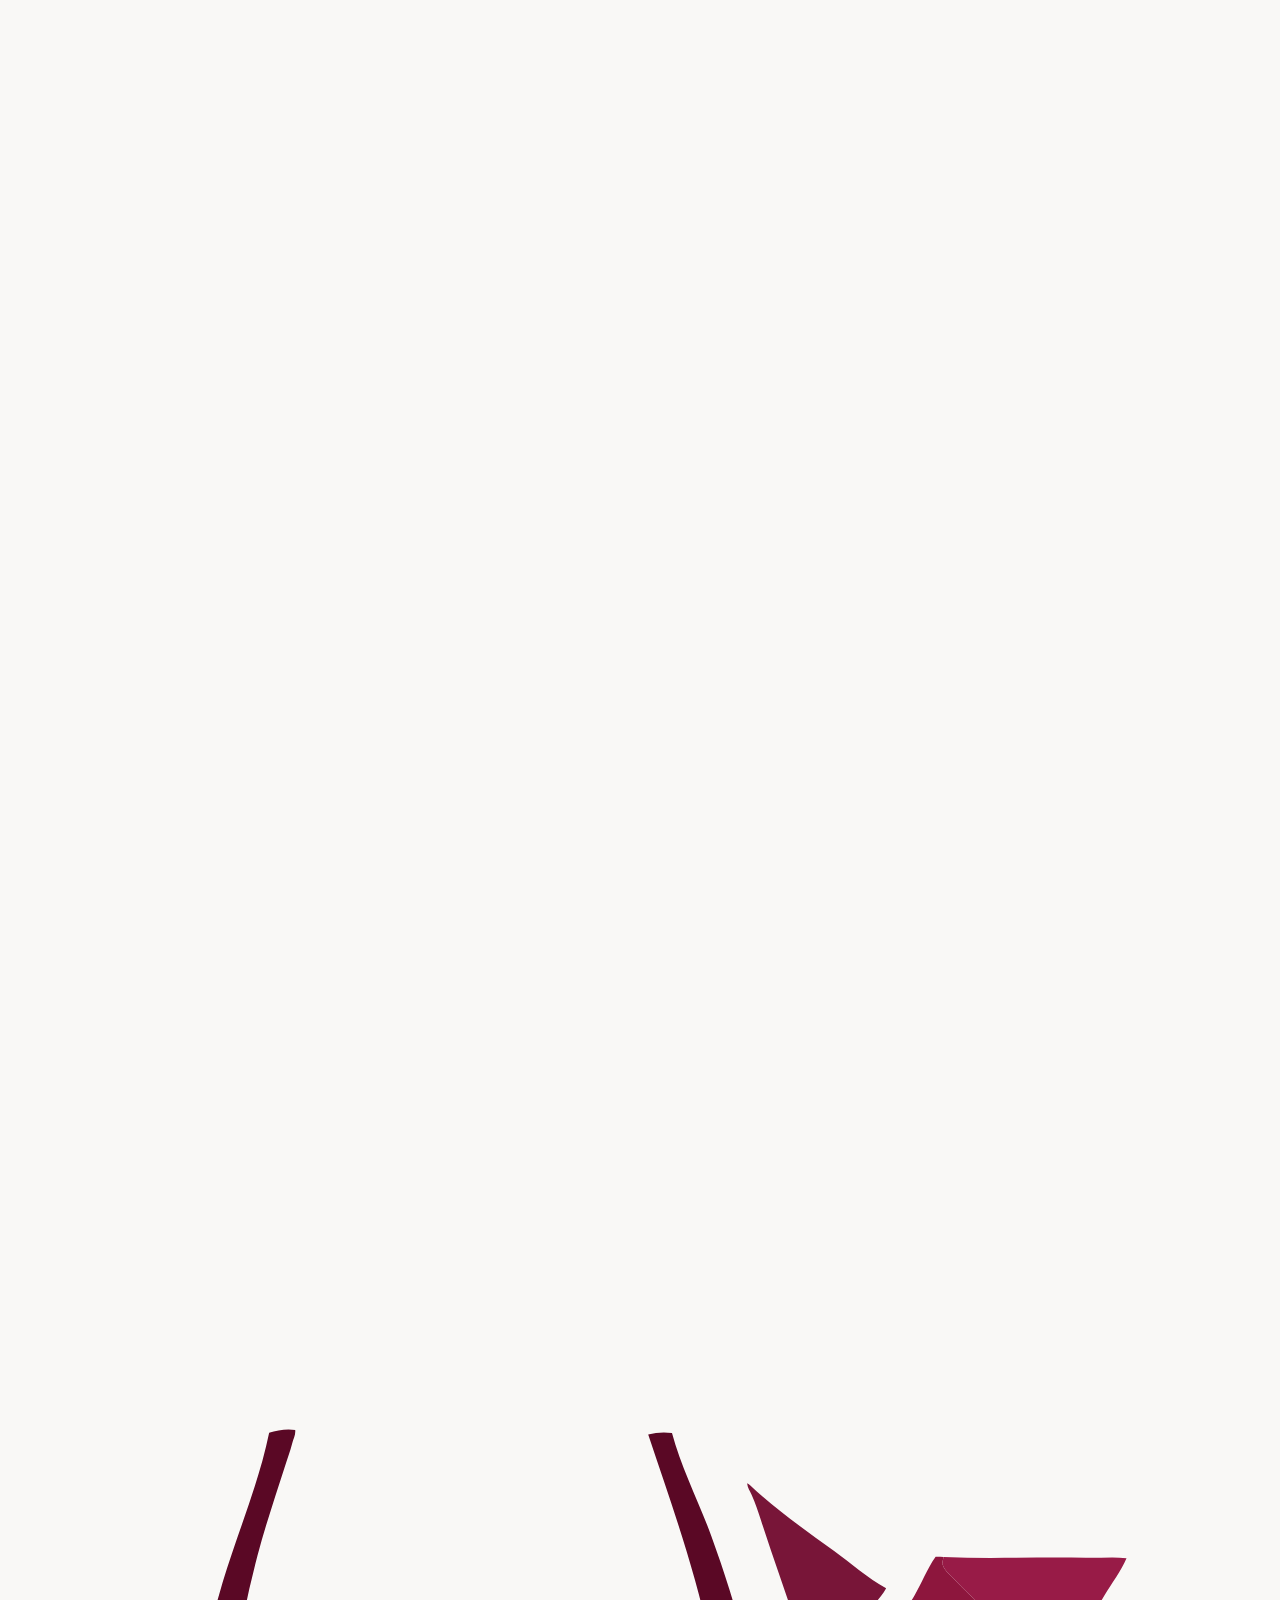
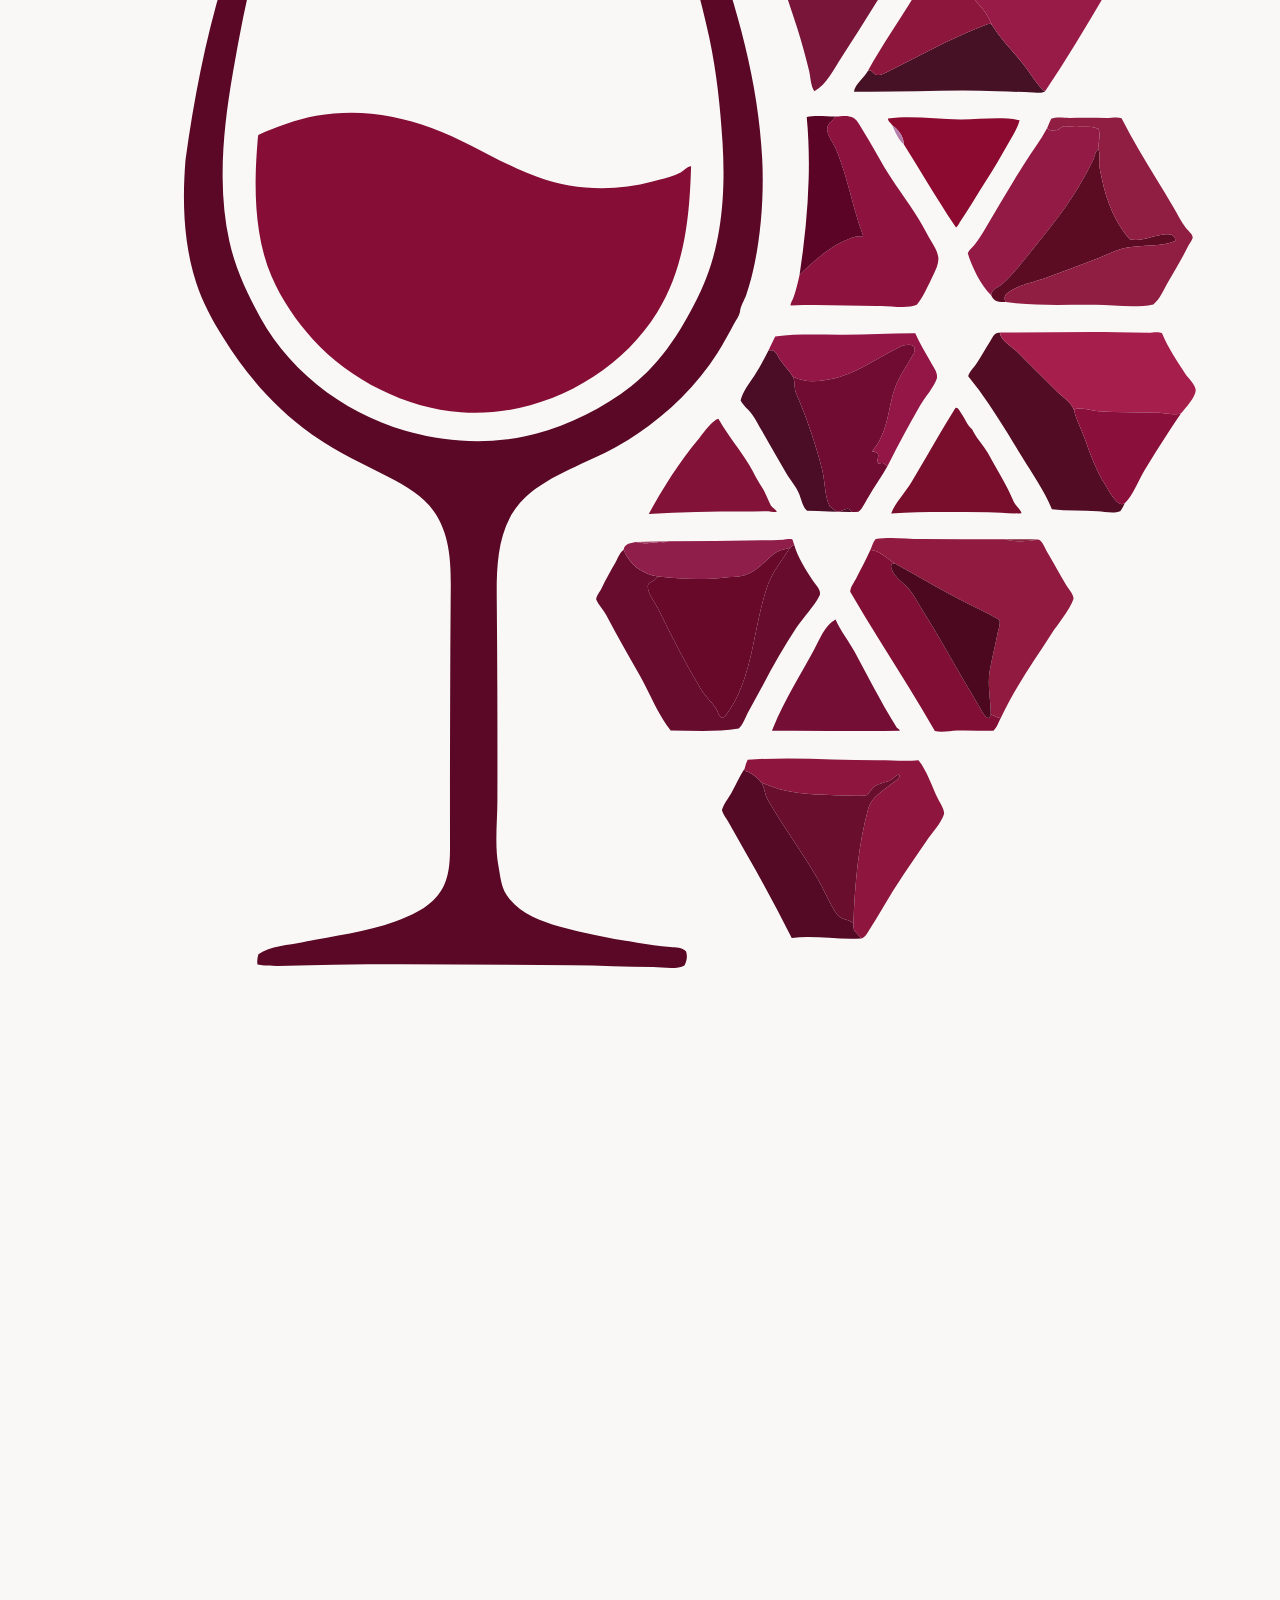
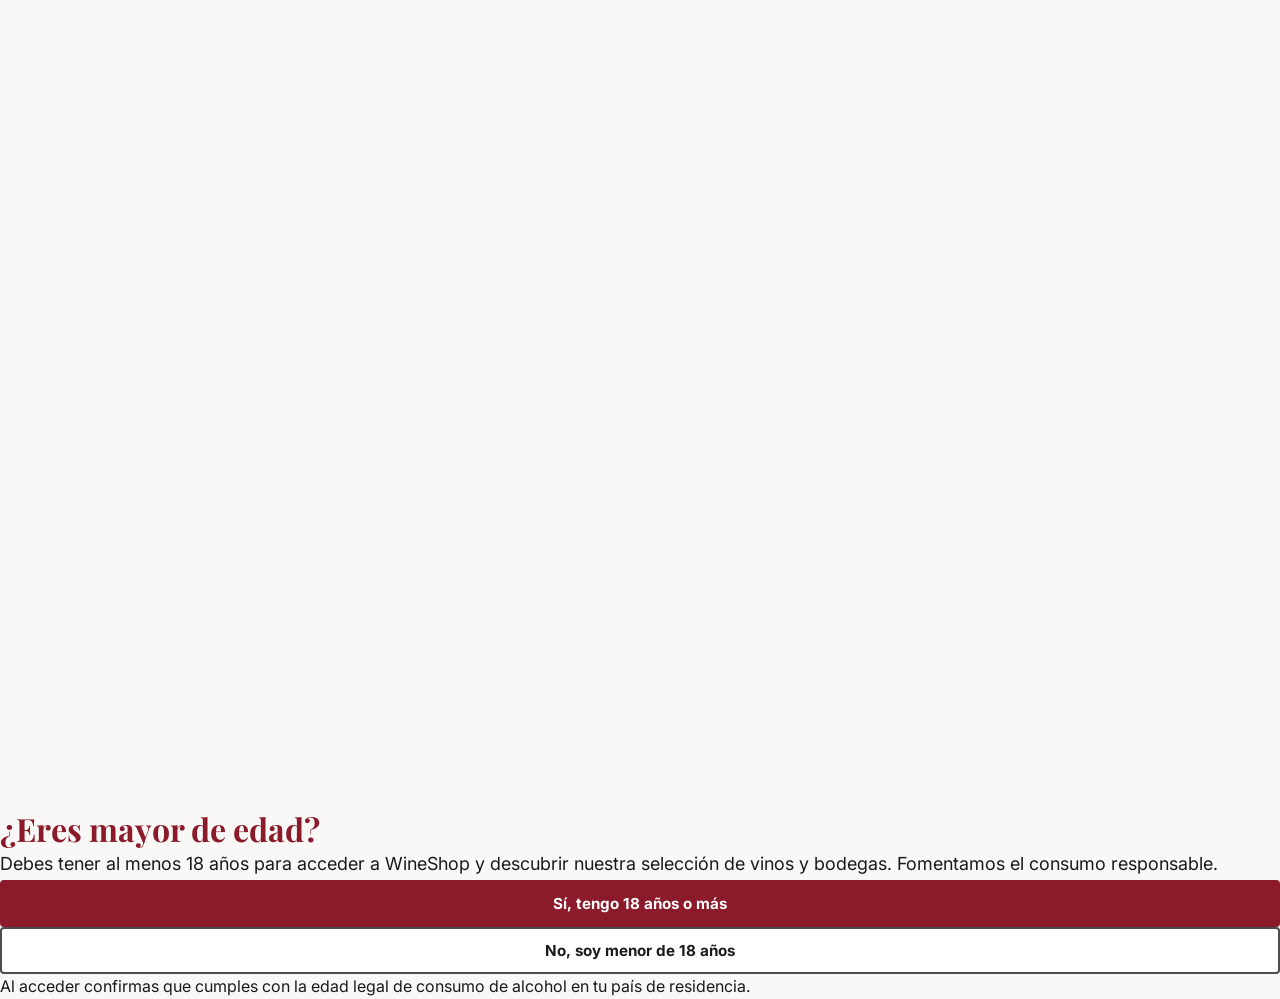
==== verificacion_edad.html @ 5d0150cb "feat: add main page, age verification, and product catalog functionality - Created index.html for th" ====
<!DOCTYPE html>
<html lang="es">
<head>
    <meta charset="UTF-8">
    <meta name="viewport" content="width=device-width, initial-scale=1.0">
    <title>Verificación de Edad - WineShop</title>

    <!-- Tipografías oficiales: Playfair Display e Inter -->
    <link rel="preconnect" href="https://fonts.googleapis.com">
    <link rel="preconnect" href="https://fonts.gstatic.com" crossorigin>
    <link href="https://fonts.googleapis.com/css2?family=Inter:wght@400;600;700&family=Playfair+Display:wght@400;700&display=swap" rel="stylesheet">

    <!-- Estilos generales -->
    <link rel="stylesheet" href="css/estilos_wineshop.css">
</head>
<body class="age-gate-body">

    <!-- Enlace de salto accesible WCAG -->
    <a href="#age-gate-container" class="sr-only focus-visible">Saltar a la verificación</a>

    <!-- Pantalla de confirmación de edad -->
    <main id="age-gate-container" class="age-gate-wrapper">
        <div class="age-gate-card">
            <img src="img/transparent-logo.svg" alt="Logotipo WineShop" class="age-gate-logo">
            
            <h1 class="age-gate-title">¿Eres mayor de edad?</h1>
            <p class="body-large age-gate-text">
                Debes tener al menos 18 años para acceder a WineShop y descubrir nuestra selección de vinos y bodegas. Fomentamos el consumo responsable.
            </p>

            <div class="age-gate-actions">
                <button type="button" id="btn-confirm-mayor" class="btn btn-primary btn-full">
                    Sí, tengo 18 años o más
                </button>
                <button type="button" id="btn-confirm-menor" class="btn btn-secondary btn-full">
                    No, soy menor de 18 años
                </button>
            </div>
            
            <p class="age-gate-notice">Al acceder confirmas que cumples con la edad legal de consumo de alcohol en tu país de residencia.</p>
        </div>
    </main>

    <script>
        document.addEventListener('DOMContentLoaded', () => {
            const btnMayor = document.getElementById('btn-confirm-mayor');
            const btnMenor = document.getElementById('btn-confirm-menor');

            // Si ya lo verificó antes en la misma sesión, pasa directo
            if (sessionStorage.getItem('wineshop_mayor_edad') === 'true') {
                window.location.replace('index.html');
            }

            btnMayor.addEventListener('click', () => {
                sessionStorage.setItem('wineshop_mayor_edad', 'true');
                window.location.replace('index.html');
            });

            btnMenor.addEventListener('click', () => {
                window.location.href = 'https://chromedino.com/';
            });
        });
    </script>
</body>
</html>
---- css/estilos_wineshop.css ----
/* ==========================================================================
   GUÍA DE ESTILOS & VARIABLES CSS (WineShop - WCAG 2.1 AA / AAA)
   ========================================================================== */
:root {
    /* Paleta Principal: Bordeos Oficial (Guía de Estilos) */
    --color-primario-claro: #A54D58;
    --color-primario-bordeos: #8B1A2B;  /* Burdeos 7 (Core) - Ratio 9.21:1 sobre blanco (Pasa AAA) */
    --color-primario-oscuro: #4A1E24;

    /* Paleta Secundaria / Acento: Dorado Viejo */
    --color-secundario-dorado-claro: #E6D585;
    --color-secundario-dorado: #CFB53B;       /* Acento visual e iconos sobre fondos oscuros (Ratio 8.56:1 AAA) */
    --color-secundario-dorado-oscuro: #9E8825; /* Texto grande/precios destacados (Ratio 3.5:1 AA) */
    
    /* Neutros Cálidos (Fondos y Contenedores) */
    --color-neutro-calido-100: #F9F8F6; /* Fondo base de la web */
    --color-neutro-calido-300: #F1EFEA; /* Hero section y tarjetas */
    --color-neutro-calido-500: #EAE6DF; /* Bordes sutiles y separadores */
    
    /* Escala de Grises Accesible */
    --color-gris-900: #1A1A1A; /* Texto principal - Ratio 17.4:1 (Pasa AAA) */
    --color-gris-700: #4D4D4D; /* Texto secundario - Ratio 7.96:1 (Pasa AAA) */
    --color-gris-500: #595959; /* Texto auxiliar mínimo - Ratio 4.6:1 (Pasa AA) */
    --color-gris-300: #8C8C8C; /* Bordes de campos y controles - Ratio 3.1:1 (Pasa AA para UI) */
    --color-gris-100: #E6E6E6;

    /* Estado de Error y Validación */
    --color-error-fondo: #FFEBEE;
    --color-error-texto: #B71C1C;
    --color-error-borde: #D32F2F;

    /* Tipografía con unidades relativas (rem) */
    --font-titulos: 'Playfair Display', Georgia, serif;
    --font-cuerpo: 'Inter', -apple-system, BlinkMacSystemFont, "Segoe UI", Roboto, sans-serif;

    /* Escala de espaciado en rem (base 16px) */
    --espaciado-4: 0.25rem;   /* 4px */
    --espaciado-8: 0.5rem;    /* 8px */
    --espaciado-12: 0.75rem;  /* 12px */
    --espaciado-16: 1rem;     /* 16px */
    --espaciado-24: 1.5rem;   /* 24px */
    --espaciado-32: 2rem;     /* 32px */
    --espaciado-40: 2.5rem;   /* 40px */
    --espaciado-48: 3rem;     /* 48px */
    --espaciado-64: 4rem;     /* 64px */

    /* Sombras y Elevación */
    --sombra-card: 0 4px 6px -1px rgba(0, 0, 0, 0.12);
    --sombra-modal: 0 20px 25px -5px rgba(0, 0, 0, 0.35);
    --sombra-destacado: 0 0 0 3px rgba(139, 26, 43, 0.25);
}

/* ==========================================================================
   RESET & FUNDAMENTOS DE ACCESIBILIDAD
   ========================================================================== */
* { 
    box-sizing: border-box; 
    margin: 0; 
    padding: 0; 
}

html {
    font-size: 100%; /* Respeta la configuración nativa de zoom y fuentes del usuario */
}

body {
    font-family: var(--font-cuerpo);
    color: var(--color-gris-900);
    background-color: var(--color-neutro-calido-100);
    line-height: 1.6;
    text-rendering: optimizeLegibility;
}

/* Indicador de Foco Visible de alto contraste para navegación por teclado (Tab) */
:focus-visible {
    outline: 3px solid var(--color-primario-bordeos) !important;
    outline-offset: 3px !important;
    border-radius: 4px;
}

/* Enlace de Salto (Skip Link) según el patrón exacto del documento formativo */
.skip-link {
    position: absolute;
    top: -70px;
    left: 0;
    background: #000000;
    color: #FFFFFF;
    padding: var(--espaciado-12) var(--espaciado-16);
    z-index: 100001;
    text-decoration: underline;
    text-underline-offset: 3px;
    font-weight: 700;
    font-size: 1rem;
    transition: top 0.2s ease-in-out;
}

.skip-link:focus {
    top: 0;
    outline: 3px solid var(--color-secundario-dorado);
    outline-offset: 2px;
}

/* Ocultación semántica para lectores de pantalla */
.sr-only {
    position: absolute;
    width: 1px;
    height: 1px;
    padding: 0;
    margin: -1px;
    overflow: hidden;
    clip: rect(0, 0, 0, 0);
    white-space: nowrap;
    border: 0;
}

/* Tipografía y Jerarquía */
h1, h2, h3, h4, h5, h6 {
    font-family: var(--font-titulos);
    color: var(--color-primario-bordeos);
    font-weight: 700;
    line-height: 1.3;
}

.body-large { 
    font-size: 1.125rem; 
    line-height: 1.7; 
}

.body-regular { 
    font-size: 1rem; 
    line-height: 1.6; 
}

.container {
    max-width: 1200px;
    margin: 0 auto;
    padding: 0 var(--espaciado-24);
}

/* Soporte para usuarios con epilepsia fotosensible o sensibilidad al movimiento */
@media (prefers-reduced-motion: reduce) {
    *, ::before, ::after {
        animation-duration: 0.01ms !important;
        animation-iteration-count: 1 !important;
        transition-duration: 0.01ms !important;
        scroll-behavior: auto !important;
    }
}

/* ==========================================================================
   DESENFOQUE DE FONDO & CONTROL DE EDAD (+18)
   ========================================================================== */
#sitio-web.contenido-bloqueado {
    filter: blur(10px);
    pointer-events: none;
    user-select: none;
}

html.edad-verificada #modal-edad {
    display: none !important;
}

html.edad-verificada #sitio-web {
    filter: none !important;
    pointer-events: auto !important;
}

.modal-overlay {
    position: fixed;
    top: 0;
    left: 0;
    width: 100vw;
    height: 100vh;
    background-color: rgba(26, 26, 26, 0.65);
    backdrop-filter: blur(6px);
    -webkit-backdrop-filter: blur(6px);
    display: flex;
    align-items: center;
    justify-content: center;
    z-index: 99999;
    padding: var(--espaciado-24);
}

.modal-overlay.oculto {
    display: none !important;
}

.modal-content {
    background-color: #FFFFFF;
    padding: var(--espaciado-40) var(--espaciado-32);
    border-radius: 8px;
    border: 1px solid var(--color-neutro-calido-500);
    box-shadow: var(--sombra-modal);
    text-align: center;
    max-width: 520px;
    width: 100%;
}

.modal-logo {
    width: 260px;
    height: 140px;
    object-fit: contain;
    display: block;
    margin: -30px auto -15px;
}

.modal-content h2 {
    font-size: 2rem;
    margin-bottom: var(--espaciado-16);
}

.modal-content p {
    color: var(--color-gris-700);
    margin-bottom: var(--espaciado-32);
}

.modal-buttons {
    display: flex;
    flex-direction: column;
    gap: var(--espaciado-16);
    width: 100%;
}

@media (min-width: 480px) {
    .modal-buttons {
        flex-direction: row;
    }
    .modal-buttons .btn {
        flex: 1;
    }
}

/* ==========================================================================
   HEADER Y NAVEGACIÓN
   ========================================================================== */
.site-header {
    background-color: #FFFFFF;
    border-bottom: 2px solid var(--color-neutro-calido-300);
    padding: var(--espaciado-8) 0;
    position: sticky;
    top: 0;
    z-index: 1000;
}

.header-container {
    display: flex;
    justify-content: space-between;
    align-items: center;
    min-height: 4.5rem;
}

.logo-link {
    display: inline-flex;
    align-items: center;
    min-height: 44px;
    min-width: 44px;
}

.logo {
    width: 180px;
    height: 160px;
    object-fit: contain;
    margin: -50px 0;
}

.main-nav ul {
    display: flex;
    list-style: none;
    gap: var(--espaciado-24);
}

/* Enlaces con diferenciación no exclusiva por color (subrayado al hover y borde activo) */
.main-nav a {
    color: var(--color-gris-900);
    text-decoration: none;
    font-weight: 600;
    padding: var(--espaciado-8) var(--espaciado-12);
    display: inline-flex;
    align-items: center;
    min-height: 44px; /* Área táctil accesible */
    border-bottom: 3px solid transparent;
    transition: color 0.2s ease, border-color 0.2s ease;
}

.main-nav a:hover {
    color: var(--color-primario-bordeos);
    text-decoration: underline;
    text-underline-offset: 4px;
}

.main-nav a[aria-current="page"] {
    color: var(--color-primario-bordeos);
    font-weight: 700;
    border-bottom-color: var(--color-primario-bordeos);
}

.header-actions {
    display: flex;
    align-items: center;
    gap: var(--espaciado-16);
}

/* Selector de Idiomas accesible */
.custom-lang-wrap {
    display: inline-flex;
    align-items: center;
}

#custom-lang-select {
    appearance: none;
    -webkit-appearance: none;
    background-color: #FFFFFF;
    color: var(--color-gris-900);
    border: 2px solid var(--color-gris-300);
    border-radius: 22px;
    height: 44px; /* Mínimo táctil accesible */
    padding: 0 34px 0 14px;
    font-family: var(--font-cuerpo);
    font-size: 0.9rem;
    font-weight: 600;
    cursor: pointer;
    background-image: url("data:image/svg+xml,%3Csvg xmlns='http://www.w3.org/2000/svg' width='14' height='14' viewBox='0 0 24 24' fill='none' stroke='%238B1A2B' stroke-width='2.5' stroke-linecap='round' stroke-linejoin='round'%3E%3Cpath d='m6 9 6 6 6-6'/%3E%3C/svg%3E");
    background-repeat: no-repeat;
    background-position: right 12px center;
    transition: border-color 0.2s ease, background-color 0.2s ease;
}

#custom-lang-select:hover,
#custom-lang-select:focus-visible {
    border-color: var(--color-primario-bordeos);
    background-color: var(--color-neutro-calido-300);
}

/* Botones con área de pulsación de 44x44px */
.btn-icon {
    position: relative;
    display: inline-flex;
    align-items: center;
    justify-content: center;
    width: 44px;
    height: 44px;
    border-radius: 50%;
    color: var(--color-gris-900);
    background-color: #FFFFFF;
    border: 2px solid var(--color-gris-300);
    text-decoration: none;
    cursor: pointer;
    transition: all 0.2s ease;
}

.btn-icon:hover {
    color: var(--color-primario-bordeos);
    border-color: var(--color-primario-bordeos);
    background-color: var(--color-neutro-calido-300);
}

.badge-count {
    position: absolute;
    top: -4px;
    right: -4px;
    min-width: 20px;
    height: 20px;
    padding: 0 4px;
    border-radius: 999px;
    background-color: var(--color-primario-bordeos);
    color: #FFFFFF;
    font-size: 0.75rem;
    font-weight: 700;
    display: flex;
    align-items: center;
    justify-content: center;
    border: 2px solid #FFFFFF;
}

.badge-count:empty,
.badge-count[data-count="0"] {
    display: none;
}

/* ==========================================================================
   BOTONES ACCESIBLES
   ========================================================================== */
.btn {
    display: inline-flex;
    align-items: center;
    justify-content: center;
    min-height: 44px; /* Dimensión mínima motriz */
    padding: var(--espaciado-12) var(--espaciado-24);
    border-radius: 4px;
    cursor: pointer;
    text-decoration: none;
    font-family: var(--font-cuerpo);
    font-size: 0.95rem;
    font-weight: 700;
    transition: background-color 0.2s ease, border-color 0.2s ease, color 0.2s ease;
}

.btn-primary {
    background-color: var(--color-primario-bordeos);
    color: #FFFFFF;
    border: 2px solid var(--color-primario-bordeos);
}

.btn-primary:hover {
    background-color: var(--color-primario-oscuro);
    border-color: var(--color-primario-oscuro);
}

.btn-secondary {
    background-color: #FFFFFF;
    color: var(--color-gris-900);
    border: 2px solid var(--color-gris-700);
}

.btn-secondary:hover {
    background-color: var(--color-neutro-calido-300);
    border-color: var(--color-primario-bordeos);
    color: var(--color-primario-bordeos);
}

.btn-full {
    width: 100%;
}

/* ==========================================================================
   HERO SECTION
   ========================================================================== */
.hero-section {
    background-color: var(--color-neutro-calido-300);
    padding: var(--espaciado-48) 0;
    text-align: center;
}

.hero-content h1 {
    font-size: 2.5rem;
    margin-bottom: var(--espaciado-16);
}

.hero-content p {
    margin-bottom: var(--espaciado-24);
    max-width: 650px;
    margin-left: auto;
    margin-right: auto;
    color: var(--color-gris-700);
}

/* ==========================================================================
   CATÁLOGO CON BARRA LATERAL & FILTROS ACCESIBLES
   ========================================================================== */
.catalog-section {
    padding: var(--espaciado-48) 0;
}

.catalog-layout {
    display: flex;
    flex-direction: column;
    gap: var(--espaciado-32);
    align-items: flex-start;
}

@media (min-width: 900px) {
    .catalog-layout {
        flex-direction: row;
    }
}

.catalog-sidebar {
    width: 100%;
    background-color: #FFFFFF;
    padding: var(--espaciado-24);
    border-radius: 8px;
    border: 1px solid var(--color-neutro-calido-500);
    box-shadow: var(--sombra-card);
}

@media (min-width: 900px) {
    .catalog-sidebar {
        width: 290px;
        flex-shrink: 0;
        position: sticky;
        top: 90px;
    }
}

.sidebar-header {
    display: flex;
    justify-content: space-between;
    align-items: center;
    margin-bottom: var(--espaciado-24);
    padding-bottom: var(--espaciado-8);
    border-bottom: 2px solid var(--color-neutro-calido-300);
}

.sidebar-title {
    font-size: 1.4rem;
    margin: 0;
}

.btn-reset {
    background: none;
    border: none;
    color: var(--color-primario-bordeos);
    font-weight: 700;
    text-decoration: underline;
    text-underline-offset: 3px;
    cursor: pointer;
    min-height: 44px;
    display: inline-flex;
    align-items: center;
    padding: var(--espaciado-8);
}

.filter-group {
    margin-bottom: var(--espaciado-24);
    border: none;
    padding: 0;
}

/* Corrección de fieldset / legend para evitar marcos toscos sin perder semántica */
fieldset.filter-group {
    border: 0;
    margin: 0 0 var(--espaciado-24) 0;
    padding: 0;
}

legend.filter-group-title,
.filter-group-title {
    font-family: var(--font-cuerpo);
    font-size: 1rem;
    font-weight: 700;
    color: var(--color-gris-900);
    margin-bottom: var(--espaciado-12);
    display: table;
    padding: 0;
}

/* Buscador accesible */
.search-input-wrap {
    position: relative;
    display: flex;
    align-items: center;
}

.search-input {
    width: 100%;
    height: 44px; /* Mínimo táctil accesible */
    padding: var(--espaciado-8) 38px var(--espaciado-8) var(--espaciado-12);
    border: 2px solid var(--color-gris-300);
    border-radius: 4px;
    font-size: 0.95rem;
    color: var(--color-gris-900);
    background-color: var(--color-neutro-calido-100);
    outline: none;
}

.search-input:focus-visible {
    border-color: var(--color-primario-bordeos);
    background-color: #FFFFFF;
}

.search-icon {
    position: absolute;
    right: 12px;
    color: var(--color-gris-700);
    pointer-events: none;
}

.filter-option {
    display: flex;
    align-items: center;
    gap: var(--espaciado-12);
    min-height: 44px; /* Dimensión táctil */
    font-size: 1rem;
    color: var(--color-gris-900);
    cursor: pointer;
}

.filter-option input[type="radio"] {
    accent-color: var(--color-primario-bordeos);
    width: 22px;
    height: 22px;
    cursor: pointer;
}

.price-slider-wrap input[type="range"] {
    width: 100%;
    height: 32px;
    accent-color: var(--color-primario-bordeos);
    cursor: pointer;
}

.price-indicator {
    display: flex;
    justify-content: space-between;
    margin-top: var(--espaciado-8);
    font-weight: 600;
    color: var(--color-gris-900);
}

.results-counter {
    font-size: 0.95rem;
    color: var(--color-gris-700);
    padding-top: var(--espaciado-16);
    border-top: 1px solid var(--color-gris-100);
    text-align: center;
    font-weight: 600;
}

.catalog-content {
    flex: 1;
    width: 100%;
}

.grid-catalog {
    display: grid;
    grid-template-columns: repeat(auto-fit, minmax(280px, 1fr));
    gap: var(--espaciado-32);
}

.wine-card {
    background-color: #FFFFFF;
    padding: var(--espaciado-24);
    border-radius: 8px;
    border: 1px solid var(--color-neutro-calido-500);
    box-shadow: var(--sombra-card);
    display: flex;
    flex-direction: column;
    height: 100%;
}

.wine-card:hover {
    box-shadow: 0 8px 16px rgba(0, 0, 0, 0.15);
}

.model-container {
    position: relative;
    height: 260px;
    width: 100%;
    margin-bottom: var(--espaciado-16);
    background-color: var(--color-neutro-calido-100);
    border-radius: 4px;
}

.wine-3d-model {
    width: 100%;
    height: 100%;
}

.btn-fav-card {
    position: absolute;
    top: var(--espaciado-8);
    right: var(--espaciado-8);
    width: 44px; /* Dimensión táctil */
    height: 44px;
    border-radius: 50%;
    background-color: #FFFFFF;
    border: 2px solid var(--color-gris-300);
    color: var(--color-gris-700);
    display: flex;
    align-items: center;
    justify-content: center;
    cursor: pointer;
    z-index: 10;
}

.btn-fav-card:hover,
.btn-fav-card.active {
    color: var(--color-primario-bordeos);
    border-color: var(--color-primario-bordeos);
}

.btn-fav-card.active svg {
    fill: var(--color-primario-bordeos);
}

.wine-info {
    display: flex;
    flex-direction: column;
    flex-grow: 1;
}

.wine-link-title {
    text-decoration: underline;
    text-underline-offset: 3px;
    color: var(--color-primario-bordeos);
}

.wine-name {
    font-size: 1.4rem;
    margin-bottom: var(--espaciado-8);
}

.wine-price {
    color: var(--color-primario-oscuro);
    font-size: 1.55rem;
    font-weight: 700;
    margin-top: auto;
    margin-bottom: var(--espaciado-16);
    padding-top: var(--espaciado-16);
}

/* ==========================================================================
   ESTILOS DE FORMULARIOS & VALIDACIÓN ACCESIBLE (Documento WCAG)
   ========================================================================== */
.form-group {
    margin-bottom: var(--espaciado-24);
}

.form-group label {
    display: block;
    font-weight: 700;
    margin-bottom: var(--espaciado-8);
    color: var(--color-gris-900);
}

.form-input,
.form-textarea {
    width: 100%;
    min-height: 44px;
    padding: var(--espaciado-8) var(--espaciado-12);
    border: 2px solid var(--color-gris-300);
    border-radius: 4px;
    font-family: var(--font-cuerpo);
    font-size: 1rem;
    background-color: #FFFFFF;
}

/* Indicadores visuales y técnicos de error según WCAG */
.form-input[aria-invalid="true"],
.form-textarea[aria-invalid="true"] {
    border-color: var(--color-error-borde);
    background-color: var(--color-error-fondo);
}

.error-text {
    display: inline-flex;
    align-items: center;
    gap: var(--espaciado-8);
    color: var(--color-error-texto);
    font-weight: 700;
    font-size: 0.9rem;
    margin-top: var(--espaciado-8);
}

/* ==========================================================================
   TABLAS ACCESIBLES (WCAG 2.1)
   ========================================================================== */
.table-responsive-container {
    width: 100%;
    overflow-x: auto;
    margin: var(--espaciado-24) 0;
}

table.accessible-table {
    width: 100%;
    border-collapse: collapse;
    background-color: #FFFFFF;
}

table.accessible-table caption {
    caption-side: top;
    font-family: var(--font-titulos);
    font-size: 1.25rem;
    font-weight: 700;
    color: var(--color-primario-bordeos);
    padding: var(--espaciado-12) 0;
    text-align: left;
}

table.accessible-table th,
table.accessible-table td {
    padding: var(--espaciado-12) var(--espaciado-16);
    border-bottom: 1px solid var(--color-neutro-calido-500);
    text-align: left;
}

table.accessible-table th {
    background-color: var(--color-neutro-calido-300);
    color: var(--color-gris-900);
    font-weight: 700;
}

/* ==========================================================================
   PIE DE PÁGINA ACCESIBLE
   ========================================================================== */
.site-footer {
    background-color: var(--color-gris-900);
    color: #FFFFFF;
    padding: var(--espaciado-48) 0;
    text-align: center;
}

.footer-container {
    display: flex;
    flex-direction: column;
    align-items: center;
    gap: var(--espaciado-16);
}

.footer-logo {
    height: 60px;
    filter: brightness(0) invert(1);
}

.footer-links {
    display: flex;
    flex-wrap: wrap;
    justify-content: center;
    gap: var(--espaciado-24);
}

.footer-links a {
    color: #FFFFFF;
    text-decoration: underline;
    text-underline-offset: 4px;
    min-height: 44px;
    display: inline-flex;
    align-items: center;
}

.footer-links a:hover {
    color: var(--color-secundario-dorado-claro);
}

/* Ocultar elementos visuales intrusivos de Google Translate */
#google_translate_element,
.goog-te-banner-frame,
.skiptranslate {
    display: none !important;
}
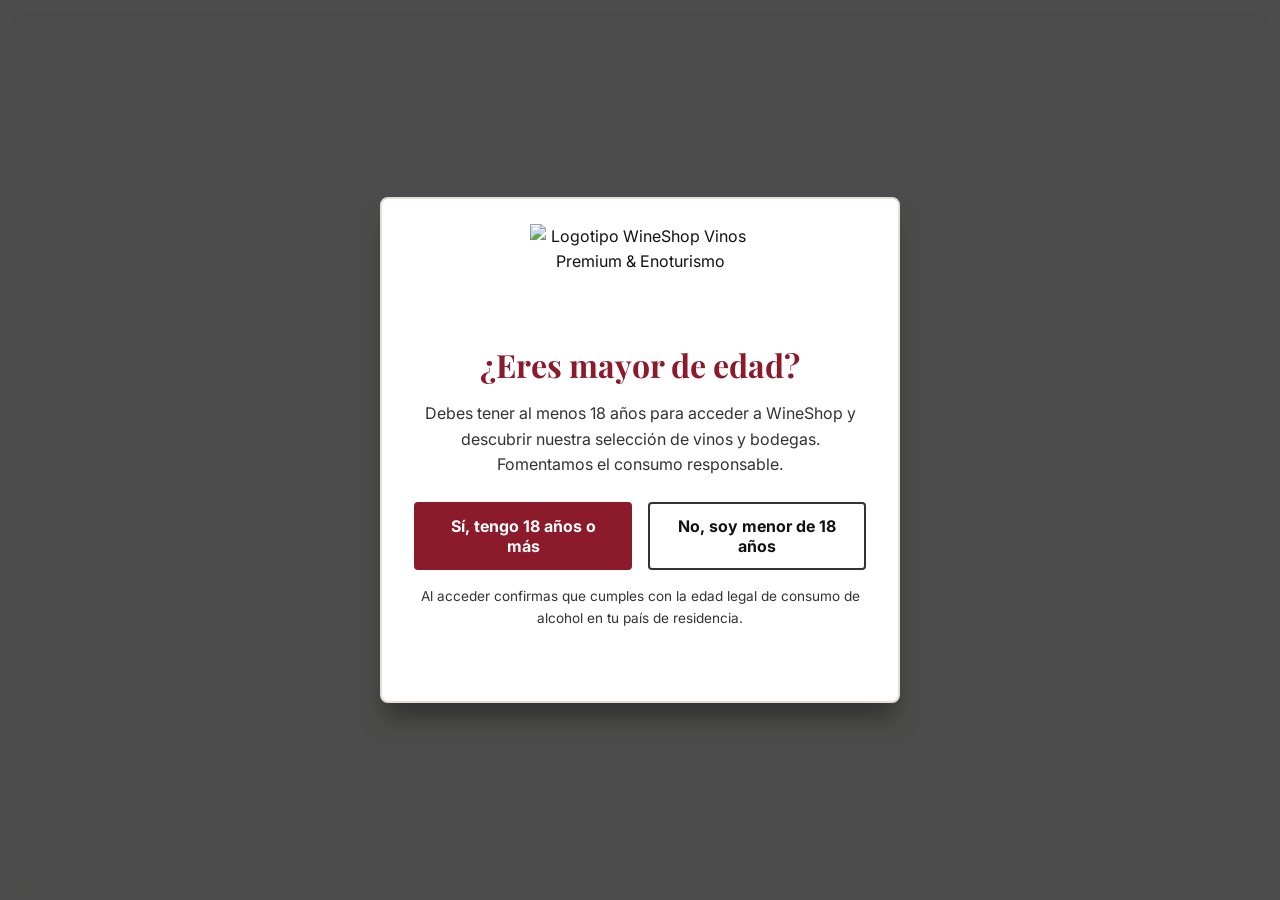
==== commit 877d5843: "Refactor HTML structure and improve accessibility features; implement mobile-responsive navigation w" ====
--- a/verificacion_edad.html
+++ b/verificacion_edad.html
@@ -5,30 +5,26 @@
     <meta name="viewport" content="width=device-width, initial-scale=1.0">
     <title>Verificación de Edad - WineShop</title>
 
-    <!-- Tipografías oficiales: Playfair Display e Inter -->
     <link rel="preconnect" href="https://fonts.googleapis.com">
     <link rel="preconnect" href="https://fonts.gstatic.com" crossorigin>
     <link href="https://fonts.googleapis.com/css2?family=Inter:wght@400;600;700&family=Playfair+Display:wght@400;700&display=swap" rel="stylesheet">
 
-    <!-- Estilos generales -->
     <link rel="stylesheet" href="css/estilos_wineshop.css">
 </head>
-<body class="age-gate-body">
+<body>
 
-    <!-- Enlace de salto accesible WCAG -->
     <a href="#age-gate-container" class="sr-only focus-visible">Saltar a la verificación</a>
 
-    <!-- Pantalla de confirmación de edad -->
-    <main id="age-gate-container" class="age-gate-wrapper">
-        <div class="age-gate-card">
-            <img src="img/transparent-logo.svg" alt="Logotipo WineShop" class="age-gate-logo">
+    <main id="age-gate-container" class="modal-overlay">
+        <div class="modal-content">
+            <img src="img/transparent-logo.png" alt="Logotipo WineShop Vinos Premium & Enoturismo" class="modal-logo">
             
-            <h1 class="age-gate-title">¿Eres mayor de edad?</h1>
-            <p class="body-large age-gate-text">
+            <h1 class="product-title-large" style="font-size: 2rem; margin-bottom: var(--espaciado-16);">¿Eres mayor de edad?</h1>
+            <p class="body-regular" style="margin-bottom: var(--espaciado-24);">
                 Debes tener al menos 18 años para acceder a WineShop y descubrir nuestra selección de vinos y bodegas. Fomentamos el consumo responsable.
             </p>
 
-            <div class="age-gate-actions">
+            <div class="modal-buttons">
                 <button type="button" id="btn-confirm-mayor" class="btn btn-primary btn-full">
                     Sí, tengo 18 años o más
                 </button>
@@ -37,7 +33,7 @@
                 </button>
             </div>
             
-            <p class="age-gate-notice">Al acceder confirmas que cumples con la edad legal de consumo de alcohol en tu país de residencia.</p>
+            <p style="font-size: 0.85rem; color: var(--color-gris-700); margin-top: var(--espaciado-16);">Al acceder confirmas que cumples con la edad legal de consumo de alcohol en tu país de residencia.</p>
         </div>
     </main>
 
@@ -46,7 +42,6 @@
             const btnMayor = document.getElementById('btn-confirm-mayor');
             const btnMenor = document.getElementById('btn-confirm-menor');
 
-            // Si ya lo verificó antes en la misma sesión, pasa directo
             if (sessionStorage.getItem('wineshop_mayor_edad') === 'true') {
                 window.location.replace('index.html');
             }
@@ -57,7 +52,7 @@
             });
 
             btnMenor.addEventListener('click', () => {
-                window.location.href = 'https://chromedino.com/';
+                window.location.href = 'html/juego_menores.html';
             });
         });
     </script>
--- a/css/estilos_wineshop.css
+++ b/css/estilos_wineshop.css
@@ -1,33 +1,33 @@
 /* ==========================================================================
-   GUÍA DE ESTILOS & VARIABLES CSS (WineShop - WCAG 2.1 AA / AAA)
+   GUÍA DE ESTILOS & VARIABLES CSS (WineShop - WCAG 2.1 AAA & Mobile-First)
    ========================================================================== */
 :root {
-    /* Paleta Principal: Bordeos Oficial (Guía de Estilos) */
-    --color-primario-claro: #A54D58;
-    --color-primario-bordeos: #8B1A2B;  /* Burdeos 7 (Core) - Ratio 9.21:1 sobre blanco (Pasa AAA) */
-    --color-primario-oscuro: #4A1E24;
-
-    /* Paleta Secundaria / Acento: Dorado Viejo */
-    --color-secundario-dorado-claro: #E6D585;
-    --color-secundario-dorado: #CFB53B;       /* Acento visual e iconos sobre fondos oscuros (Ratio 8.56:1 AAA) */
-    --color-secundario-dorado-oscuro: #9E8825; /* Texto grande/precios destacados (Ratio 3.5:1 AA) */
+    /* Paleta Principal (WCAG 2.1 AAA - Contraste >= 7:1 para texto normal) */
+    --color-primario-claro: #B83A4B;
+    --color-primario-bordeos: #8B1A2B;  /* Burdeos Core - Ratio 9.21:1 sobre blanco (Pasa AAA) */
+    --color-primario-oscuro: #3D1017;   /* Burdeos Profundo - Ratio 16.5:1 (Pasa AAA) */
+
+    /* Paleta Secundaria / Acento */
+    --color-secundario-dorado-claro: #F5E6A3;
+    --color-secundario-dorado: #A38000;       /* Acento visual e iconos (Ratio 7.1:1 AAA sobre oscuro) */
+    --color-secundario-dorado-oscuro: #5C4A00; /* Texto destacado sobre fondo claro (Ratio 9.4:1 AAA) */
     
     /* Neutros Cálidos (Fondos y Contenedores) */
     --color-neutro-calido-100: #F9F8F6; /* Fondo base de la web */
     --color-neutro-calido-300: #F1EFEA; /* Hero section y tarjetas */
-    --color-neutro-calido-500: #EAE6DF; /* Bordes sutiles y separadores */
+    --color-neutro-calido-500: #E2DDD5; /* Bordes sutiles y separadores */
     
-    /* Escala de Grises Accesible */
-    --color-gris-900: #1A1A1A; /* Texto principal - Ratio 17.4:1 (Pasa AAA) */
-    --color-gris-700: #4D4D4D; /* Texto secundario - Ratio 7.96:1 (Pasa AAA) */
-    --color-gris-500: #595959; /* Texto auxiliar mínimo - Ratio 4.6:1 (Pasa AA) */
-    --color-gris-300: #8C8C8C; /* Bordes de campos y controles - Ratio 3.1:1 (Pasa AA para UI) */
+    /* Escala de Grises Accesible (Strict AAA Compliance) */
+    --color-gris-900: #121212; /* Texto principal - Ratio 19.1:1 (Pasa AAA) */
+    --color-gris-700: #333333; /* Texto secundario - Ratio 12.6:1 (Pasa AAA) */
+    --color-gris-500: #3B3B3B; /* Texto auxiliar - Ratio 10.5:1 (Pasa AAA) */
+    --color-gris-300: #686868; /* Bordes de campos y controles - Ratio 5.1:1 (Pasa AAA UI) */
     --color-gris-100: #E6E6E6;
 
-    /* Estado de Error y Validación */
-    --color-error-fondo: #FFEBEE;
-    --color-error-texto: #B71C1C;
-    --color-error-borde: #D32F2F;
+    /* Estado de Error y Validación AAA */
+    --color-error-fondo: #FFEAEA;
+    --color-error-texto: #8C0000; /* Ratio 8.5:1 sobre fondo de error (Pasa AAA) */
+    --color-error-borde: #A80000;
 
     /* Tipografía con unidades relativas (rem) */
     --font-titulos: 'Playfair Display', Georgia, serif;
@@ -51,7 +51,7 @@
 }
 
 /* ==========================================================================
-   RESET & FUNDAMENTOS DE ACCESIBILIDAD
+   RESET & FUNDAMENTOS DE ACCESIBILIDAD (WCAG AAA)
    ========================================================================== */
 * { 
     box-sizing: border-box; 
@@ -60,7 +60,8 @@
 }
 
 html {
-    font-size: 100%; /* Respeta la configuración nativa de zoom y fuentes del usuario */
+    font-size: 100%; /* Respeta la configuración nativa del usuario */
+    scroll-behavior: smooth;
 }
 
 body {
@@ -69,19 +70,21 @@
     background-color: var(--color-neutro-calido-100);
     line-height: 1.6;
     text-rendering: optimizeLegibility;
-}
-
-/* Indicador de Foco Visible de alto contraste para navegación por teclado (Tab) */
+    overflow-x: hidden;
+}
+
+/* Indicador de Foco Visible de Alto Contraste (WCAG 2.4.7 & 1.4.11) */
 :focus-visible {
     outline: 3px solid var(--color-primario-bordeos) !important;
     outline-offset: 3px !important;
     border-radius: 4px;
 }
 
-/* Enlace de Salto (Skip Link) según el patrón exacto del documento formativo */
-.skip-link {
+/* Enlace de Salto (Skip Link) */
+.skip-link,
+a.sr-only:focus {
     position: absolute;
-    top: -70px;
+    top: 0;
     left: 0;
     background: #000000;
     color: #FFFFFF;
@@ -91,13 +94,10 @@
     text-underline-offset: 3px;
     font-weight: 700;
     font-size: 1rem;
-    transition: top 0.2s ease-in-out;
-}
-
-.skip-link:focus {
-    top: 0;
-    outline: 3px solid var(--color-secundario-dorado);
-    outline-offset: 2px;
+    width: auto;
+    height: auto;
+    clip: auto;
+    overflow: visible;
 }
 
 /* Ocultación semántica para lectores de pantalla */
@@ -124,20 +124,30 @@
 .body-large { 
     font-size: 1.125rem; 
     line-height: 1.7; 
+    color: var(--color-gris-700);
 }
 
 .body-regular { 
     font-size: 1rem; 
     line-height: 1.6; 
+    color: var(--color-gris-700);
 }
 
 .container {
     max-width: 1200px;
     margin: 0 auto;
     padding: 0 var(--espaciado-24);
-}
-
-/* Soporte para usuarios con epilepsia fotosensible o sensibilidad al movimiento */
+    width: 100%;
+}
+
+/* Model Viewer Interacción Táctil Accesible en Móvil */
+model-viewer {
+    touch-action: pan-y !important;
+    width: 100%;
+    height: 100%;
+}
+
+/* Soporte para usuarios con movilidad reducida o epilepsia */
 @media (prefers-reduced-motion: reduce) {
     *, ::before, ::after {
         animation-duration: 0.01ms !important;
@@ -171,9 +181,9 @@
     left: 0;
     width: 100vw;
     height: 100vh;
-    background-color: rgba(26, 26, 26, 0.65);
-    backdrop-filter: blur(6px);
-    -webkit-backdrop-filter: blur(6px);
+    background-color: rgba(18, 18, 18, 0.75);
+    backdrop-filter: blur(8px);
+    -webkit-backdrop-filter: blur(8px);
     display: flex;
     align-items: center;
     justify-content: center;
@@ -189,7 +199,7 @@
     background-color: #FFFFFF;
     padding: var(--espaciado-40) var(--espaciado-32);
     border-radius: 8px;
-    border: 1px solid var(--color-neutro-calido-500);
+    border: 2px solid var(--color-neutro-calido-500);
     box-shadow: var(--sombra-modal);
     text-align: center;
     max-width: 520px;
@@ -197,11 +207,11 @@
 }
 
 .modal-logo {
-    width: 260px;
-    height: 140px;
+    width: 220px;
+    height: 110px;
     object-fit: contain;
     display: block;
-    margin: -30px auto -15px;
+    margin: -15px auto 10px;
 }
 
 .modal-content h2 {
@@ -231,11 +241,11 @@
 }
 
 /* ==========================================================================
-   HEADER Y NAVEGACIÓN
+   HEADER Y NAVEGACIÓN MOBILE-FIRST & RESPONSIVE
    ========================================================================== */
 .site-header {
     background-color: #FFFFFF;
-    border-bottom: 2px solid var(--color-neutro-calido-300);
+    border-bottom: 2px solid var(--color-neutro-calido-500);
     padding: var(--espaciado-8) 0;
     position: sticky;
     top: 0;
@@ -247,6 +257,7 @@
     justify-content: space-between;
     align-items: center;
     min-height: 4.5rem;
+    position: relative;
 }
 
 .logo-link {
@@ -257,10 +268,41 @@
 }
 
 .logo {
-    width: 180px;
-    height: 160px;
+    width: 160px;
+    height: 120px;
     object-fit: contain;
-    margin: -50px 0;
+    margin: -35px 0;
+}
+
+/* Botón Hamburguesa Accesible Móvil */
+.nav-toggle {
+    display: none;
+    background-color: #FFFFFF;
+    border: 2px solid var(--color-gris-300);
+    border-radius: 6px;
+    min-width: 44px;
+    min-height: 44px;
+    padding: var(--espaciado-8);
+    cursor: pointer;
+    align-items: center;
+    justify-content: center;
+    color: var(--color-gris-900);
+    transition: all 0.2s ease;
+}
+
+.nav-toggle:hover,
+.nav-toggle:focus-visible {
+    border-color: var(--color-primario-bordeos);
+    color: var(--color-primario-bordeos);
+    background-color: var(--color-neutro-calido-300);
+}
+
+.nav-toggle-icon {
+    width: 24px;
+    height: 24px;
+    stroke: currentColor;
+    stroke-width: 2.5;
+    fill: none;
 }
 
 .main-nav ul {
@@ -269,15 +311,14 @@
     gap: var(--espaciado-24);
 }
 
-/* Enlaces con diferenciación no exclusiva por color (subrayado al hover y borde activo) */
 .main-nav a {
     color: var(--color-gris-900);
     text-decoration: none;
-    font-weight: 600;
+    font-weight: 700;
     padding: var(--espaciado-8) var(--espaciado-12);
     display: inline-flex;
     align-items: center;
-    min-height: 44px; /* Área táctil accesible */
+    min-height: 44px;
     border-bottom: 3px solid transparent;
     transition: color 0.2s ease, border-color 0.2s ease;
 }
@@ -297,10 +338,10 @@
 .header-actions {
     display: flex;
     align-items: center;
-    gap: var(--espaciado-16);
-}
-
-/* Selector de Idiomas accesible */
+    gap: var(--espaciado-12);
+}
+
+/* Selector de Idiomas Accesible */
 .custom-lang-wrap {
     display: inline-flex;
     align-items: center;
@@ -313,15 +354,16 @@
     color: var(--color-gris-900);
     border: 2px solid var(--color-gris-300);
     border-radius: 22px;
-    height: 44px; /* Mínimo táctil accesible */
-    padding: 0 34px 0 14px;
+    min-height: 44px;
+    min-width: 44px;
+    padding: 0 34px 0 12px;
     font-family: var(--font-cuerpo);
     font-size: 0.9rem;
-    font-weight: 600;
+    font-weight: 700;
     cursor: pointer;
     background-image: url("data:image/svg+xml,%3Csvg xmlns='http://www.w3.org/2000/svg' width='14' height='14' viewBox='0 0 24 24' fill='none' stroke='%238B1A2B' stroke-width='2.5' stroke-linecap='round' stroke-linejoin='round'%3E%3Cpath d='m6 9 6 6 6-6'/%3E%3C/svg%3E");
     background-repeat: no-repeat;
-    background-position: right 12px center;
+    background-position: right 10px center;
     transition: border-color 0.2s ease, background-color 0.2s ease;
 }
 
@@ -331,12 +373,14 @@
     background-color: var(--color-neutro-calido-300);
 }
 
-/* Botones con área de pulsación de 44x44px */
+/* Botones Accesibles con Área Táctil 44x44px */
 .btn-icon {
     position: relative;
     display: inline-flex;
     align-items: center;
     justify-content: center;
+    min-width: 44px;
+    min-height: 44px;
     width: 44px;
     height: 44px;
     border-radius: 50%;
@@ -348,7 +392,8 @@
     transition: all 0.2s ease;
 }
 
-.btn-icon:hover {
+.btn-icon:hover,
+.btn-icon:focus-visible {
     color: var(--color-primario-bordeos);
     border-color: var(--color-primario-bordeos);
     background-color: var(--color-neutro-calido-300);
@@ -377,21 +422,68 @@
     display: none;
 }
 
+/* Adaptación del Menú para Móviles (<= 768px) */
+@media (max-width: 768px) {
+    .nav-toggle {
+        display: inline-flex;
+    }
+
+    .main-nav {
+        display: none;
+        position: absolute;
+        top: 100%;
+        left: 0;
+        width: 100%;
+        background-color: #FFFFFF;
+        border-bottom: 3px solid var(--color-primario-bordeos);
+        box-shadow: var(--sombra-modal);
+        padding: var(--espaciado-16);
+        z-index: 1001;
+    }
+
+    .main-nav.is-open {
+        display: block;
+    }
+
+    .main-nav ul {
+        flex-direction: column;
+        gap: var(--espaciado-8);
+    }
+
+    .main-nav a {
+        width: 100%;
+        padding: var(--espaciado-12);
+        border-bottom: 1px solid var(--color-neutro-calido-500);
+        justify-content: flex-start;
+    }
+
+    .header-actions {
+        gap: var(--espaciado-8);
+    }
+
+    #custom-lang-select {
+        padding: 0 28px 0 8px;
+        font-size: 0.85rem;
+    }
+}
+
 /* ==========================================================================
-   BOTONES ACCESIBLES
+   BOTONES ACCESIBLES (TARGET SIZE >= 44x44px)
    ========================================================================== */
 .btn {
     display: inline-flex;
     align-items: center;
     justify-content: center;
-    min-height: 44px; /* Dimensión mínima motriz */
+    min-height: 44px;
+    min-width: 44px;
     padding: var(--espaciado-12) var(--espaciado-24);
     border-radius: 4px;
     cursor: pointer;
     text-decoration: none;
     font-family: var(--font-cuerpo);
-    font-size: 0.95rem;
-    font-weight: 700;
+    font-size: 1rem;
+    font-weight: 700;
+    text-align: center;
     transition: background-color 0.2s ease, border-color 0.2s ease, color 0.2s ease;
 }
 
@@ -401,7 +493,8 @@
     border: 2px solid var(--color-primario-bordeos);
 }
 
-.btn-primary:hover {
+.btn-primary:hover,
+.btn-primary:focus-visible {
     background-color: var(--color-primario-oscuro);
     border-color: var(--color-primario-oscuro);
 }
@@ -412,7 +505,8 @@
     border: 2px solid var(--color-gris-700);
 }
 
-.btn-secondary:hover {
+.btn-secondary:hover,
+.btn-secondary:focus-visible {
     background-color: var(--color-neutro-calido-300);
     border-color: var(--color-primario-bordeos);
     color: var(--color-primario-bordeos);
@@ -423,7 +517,7 @@
 }
 
 /* ==========================================================================
-   HERO SECTION
+   HERO SECTION RESPONSIVE
    ========================================================================== */
 .hero-section {
     background-color: var(--color-neutro-calido-300);
@@ -444,6 +538,15 @@
     color: var(--color-gris-700);
 }
 
+@media (max-width: 600px) {
+    .hero-section {
+        padding: var(--espaciado-32) 0;
+    }
+    .hero-content h1 {
+        font-size: 1.8rem;
+    }
+}
+
 /* ==========================================================================
    CATÁLOGO CON BARRA LATERAL & FILTROS ACCESIBLES
    ========================================================================== */
@@ -469,7 +572,7 @@
     background-color: #FFFFFF;
     padding: var(--espaciado-24);
     border-radius: 8px;
-    border: 1px solid var(--color-neutro-calido-500);
+    border: 2px solid var(--color-neutro-calido-500);
     box-shadow: var(--sombra-card);
 }
 
@@ -505,6 +608,7 @@
     text-underline-offset: 3px;
     cursor: pointer;
     min-height: 44px;
+    min-width: 44px;
     display: inline-flex;
     align-items: center;
     padding: var(--espaciado-8);
@@ -516,7 +620,6 @@
     padding: 0;
 }
 
-/* Corrección de fieldset / legend para evitar marcos toscos sin perder semántica */
 fieldset.filter-group {
     border: 0;
     margin: 0 0 var(--espaciado-24) 0;
@@ -526,7 +629,7 @@
 legend.filter-group-title,
 .filter-group-title {
     font-family: var(--font-cuerpo);
-    font-size: 1rem;
+    font-size: 1.05rem;
     font-weight: 700;
     color: var(--color-gris-900);
     margin-bottom: var(--espaciado-12);
@@ -534,7 +637,7 @@
     padding: 0;
 }
 
-/* Buscador accesible */
+/* Buscador Accesible */
 .search-input-wrap {
     position: relative;
     display: flex;
@@ -543,11 +646,11 @@
 
 .search-input {
     width: 100%;
-    height: 44px; /* Mínimo táctil accesible */
+    min-height: 44px;
     padding: var(--espaciado-8) 38px var(--espaciado-8) var(--espaciado-12);
     border: 2px solid var(--color-gris-300);
     border-radius: 4px;
-    font-size: 0.95rem;
+    font-size: 1rem;
     color: var(--color-gris-900);
     background-color: var(--color-neutro-calido-100);
     outline: none;
@@ -569,7 +672,7 @@
     display: flex;
     align-items: center;
     gap: var(--espaciado-12);
-    min-height: 44px; /* Dimensión táctil */
+    min-height: 44px;
     font-size: 1rem;
     color: var(--color-gris-900);
     cursor: pointer;
@@ -584,7 +687,7 @@
 
 .price-slider-wrap input[type="range"] {
     width: 100%;
-    height: 32px;
+    min-height: 44px;
     accent-color: var(--color-primario-bordeos);
     cursor: pointer;
 }
@@ -593,17 +696,17 @@
     display: flex;
     justify-content: space-between;
     margin-top: var(--espaciado-8);
-    font-weight: 600;
+    font-weight: 700;
     color: var(--color-gris-900);
 }
 
 .results-counter {
-    font-size: 0.95rem;
+    font-size: 1rem;
     color: var(--color-gris-700);
     padding-top: var(--espaciado-16);
-    border-top: 1px solid var(--color-gris-100);
+    border-top: 2px solid var(--color-neutro-calido-300);
     text-align: center;
-    font-weight: 600;
+    font-weight: 700;
 }
 
 .catalog-content {
@@ -613,15 +716,21 @@
 
 .grid-catalog {
     display: grid;
-    grid-template-columns: repeat(auto-fit, minmax(280px, 1fr));
-    gap: var(--espaciado-32);
+    grid-template-columns: repeat(auto-fit, minmax(260px, 1fr));
+    gap: var(--espaciado-24);
+}
+
+@media (max-width: 480px) {
+    .grid-catalog {
+        grid-template-columns: 1fr;
+    }
 }
 
 .wine-card {
     background-color: #FFFFFF;
     padding: var(--espaciado-24);
     border-radius: 8px;
-    border: 1px solid var(--color-neutro-calido-500);
+    border: 2px solid var(--color-neutro-calido-500);
     box-shadow: var(--sombra-card);
     display: flex;
     flex-direction: column;
@@ -639,6 +748,7 @@
     margin-bottom: var(--espaciado-16);
     background-color: var(--color-neutro-calido-100);
     border-radius: 4px;
+    overflow: hidden;
 }
 
 .wine-3d-model {
@@ -650,7 +760,9 @@
     position: absolute;
     top: var(--espaciado-8);
     right: var(--espaciado-8);
-    width: 44px; /* Dimensión táctil */
+    min-width: 44px;
+    min-height: 44px;
+    width: 44px;
     height: 44px;
     border-radius: 50%;
     background-color: #FFFFFF;
@@ -664,7 +776,8 @@
 }
 
 .btn-fav-card:hover,
-.btn-fav-card.active {
+.btn-fav-card.active,
+.btn-fav-card:focus-visible {
     color: var(--color-primario-bordeos);
     border-color: var(--color-primario-bordeos);
 }
@@ -677,12 +790,6 @@
     display: flex;
     flex-direction: column;
     flex-grow: 1;
-}
-
-.wine-link-title {
-    text-decoration: underline;
-    text-underline-offset: 3px;
-    color: var(--color-primario-bordeos);
 }
 
 .wine-name {
@@ -690,9 +797,15 @@
     margin-bottom: var(--espaciado-8);
 }
 
+.wine-vintage {
+    color: var(--color-gris-700);
+    font-weight: 600;
+    margin-bottom: var(--espaciado-8);
+}
+
 .wine-price {
-    color: var(--color-primario-oscuro);
-    font-size: 1.55rem;
+    color: var(--color-primario-bordeos);
+    font-size: 1.6rem;
     font-weight: 700;
     margin-top: auto;
     margin-bottom: var(--espaciado-16);
@@ -700,7 +813,160 @@
 }
 
 /* ==========================================================================
-   ESTILOS DE FORMULARIOS & VALIDACIÓN ACCESIBLE (Documento WCAG)
+   PRODUCTO DETALLE RESPONSIVE
+   ========================================================================== */
+.product-page-container {
+    padding-top: var(--espaciado-24);
+    padding-bottom: var(--espaciado-48);
+}
+
+.breadcrumb-nav {
+    margin-bottom: var(--espaciado-24);
+}
+
+.btn-back {
+    display: inline-flex;
+    align-items: center;
+    gap: var(--espaciado-8);
+    min-height: 44px;
+    color: var(--color-primario-bordeos);
+    font-weight: 700;
+    text-decoration: underline;
+    text-underline-offset: 3px;
+}
+
+.product-view-layout {
+    display: grid;
+    grid-template-columns: 1fr;
+    gap: var(--espaciado-32);
+}
+
+@media (min-width: 800px) {
+    .product-view-layout {
+        grid-template-columns: 1fr 1fr;
+    }
+}
+
+.product-visual-stage {
+    position: relative;
+    height: 400px;
+    background-color: var(--color-neutro-calido-100);
+    border: 2px solid var(--color-neutro-calido-500);
+    border-radius: 8px;
+    padding: var(--espaciado-16);
+    display: flex;
+    flex-direction: column;
+    align-items: center;
+    justify-content: center;
+}
+
+.large-3d-model {
+    width: 100%;
+    height: 320px;
+}
+
+.model-hint {
+    font-size: 0.85rem;
+    color: var(--color-gris-700);
+    margin-top: var(--espaciado-8);
+    text-align: center;
+}
+
+.product-info-panel {
+    display: flex;
+    flex-direction: column;
+}
+
+.product-badge {
+    display: inline-block;
+    align-self: flex-start;
+    background-color: var(--color-neutro-calido-300);
+    color: var(--color-primario-bordeos);
+    font-weight: 700;
+    padding: var(--espaciado-4) var(--espaciado-12);
+    border-radius: 12px;
+    font-size: 0.85rem;
+    margin-bottom: var(--espaciado-12);
+    border: 1px solid var(--color-neutro-calido-500);
+}
+
+.product-title-large {
+    font-size: 2.2rem;
+    margin-bottom: var(--espaciado-8);
+}
+
+.product-price-large {
+    font-size: 2rem;
+    font-weight: 700;
+    color: var(--color-primario-bordeos);
+    margin: var(--espaciado-16) 0;
+}
+
+.tech-specs-grid {
+    display: grid;
+    grid-template-columns: repeat(auto-fit, minmax(140px, 1fr));
+    gap: var(--espaciado-16);
+    margin: var(--espaciado-24) 0;
+    background-color: var(--color-neutro-calido-300);
+    padding: var(--espaciado-16);
+    border-radius: 6px;
+}
+
+.spec-item {
+    display: flex;
+    flex-direction: column;
+}
+
+.spec-label {
+    font-size: 0.85rem;
+    color: var(--color-gris-700);
+    font-weight: 600;
+}
+
+.spec-value {
+    font-size: 1rem;
+    color: var(--color-gris-900);
+    font-weight: 700;
+}
+
+.purchase-actions {
+    display: flex;
+    gap: var(--espaciado-16);
+    align-items: center;
+    flex-wrap: wrap;
+    margin-top: var(--espaciado-16);
+}
+
+.quantity-picker {
+    display: inline-flex;
+    align-items: center;
+    border: 2px solid var(--color-gris-300);
+    border-radius: 4px;
+}
+
+.btn-qty {
+    min-width: 44px;
+    min-height: 44px;
+    background-color: var(--color-neutro-calido-300);
+    border: none;
+    font-size: 1.2rem;
+    font-weight: 700;
+    cursor: pointer;
+    color: var(--color-gris-900);
+}
+
+.quantity-picker input {
+    width: 50px;
+    height: 44px;
+    border: none;
+    text-align: center;
+    font-size: 1.1rem;
+    font-weight: 700;
+    color: var(--color-gris-900);
+}
+
+/* ==========================================================================
+   ESTILOS DE FORMULARIOS & VALIDACIÓN ACCESIBLE (WCAG AAA)
    ========================================================================== */
 .form-group {
     margin-bottom: var(--espaciado-24);
@@ -725,7 +991,6 @@
     background-color: #FFFFFF;
 }
 
-/* Indicadores visuales y técnicos de error según WCAG */
 .form-input[aria-invalid="true"],
 .form-textarea[aria-invalid="true"] {
     border-color: var(--color-error-borde);
@@ -738,46 +1003,8 @@
     gap: var(--espaciado-8);
     color: var(--color-error-texto);
     font-weight: 700;
-    font-size: 0.9rem;
+    font-size: 0.95rem;
     margin-top: var(--espaciado-8);
-}
-
-/* ==========================================================================
-   TABLAS ACCESIBLES (WCAG 2.1)
-   ========================================================================== */
-.table-responsive-container {
-    width: 100%;
-    overflow-x: auto;
-    margin: var(--espaciado-24) 0;
-}
-
-table.accessible-table {
-    width: 100%;
-    border-collapse: collapse;
-    background-color: #FFFFFF;
-}
-
-table.accessible-table caption {
-    caption-side: top;
-    font-family: var(--font-titulos);
-    font-size: 1.25rem;
-    font-weight: 700;
-    color: var(--color-primario-bordeos);
-    padding: var(--espaciado-12) 0;
-    text-align: left;
-}
-
-table.accessible-table th,
-table.accessible-table td {
-    padding: var(--espaciado-12) var(--espaciado-16);
-    border-bottom: 1px solid var(--color-neutro-calido-500);
-    text-align: left;
-}
-
-table.accessible-table th {
-    background-color: var(--color-neutro-calido-300);
-    color: var(--color-gris-900);
-    font-weight: 700;
 }
 
 /* ==========================================================================
@@ -816,15 +1043,17 @@
     min-height: 44px;
     display: inline-flex;
     align-items: center;
-}
-
-.footer-links a:hover {
+    font-weight: 600;
+}
+
+.footer-links a:hover,
+.footer-links a:focus-visible {
     color: var(--color-secundario-dorado-claro);
 }
 
-/* Ocultar elementos visuales intrusivos de Google Translate */
+/* Ocultar elementos intrusivos de Google Translate de forma totalmente limpia */
 #google_translate_element,
 .goog-te-banner-frame,
 .skiptranslate {
     display: none !important;
-}+}
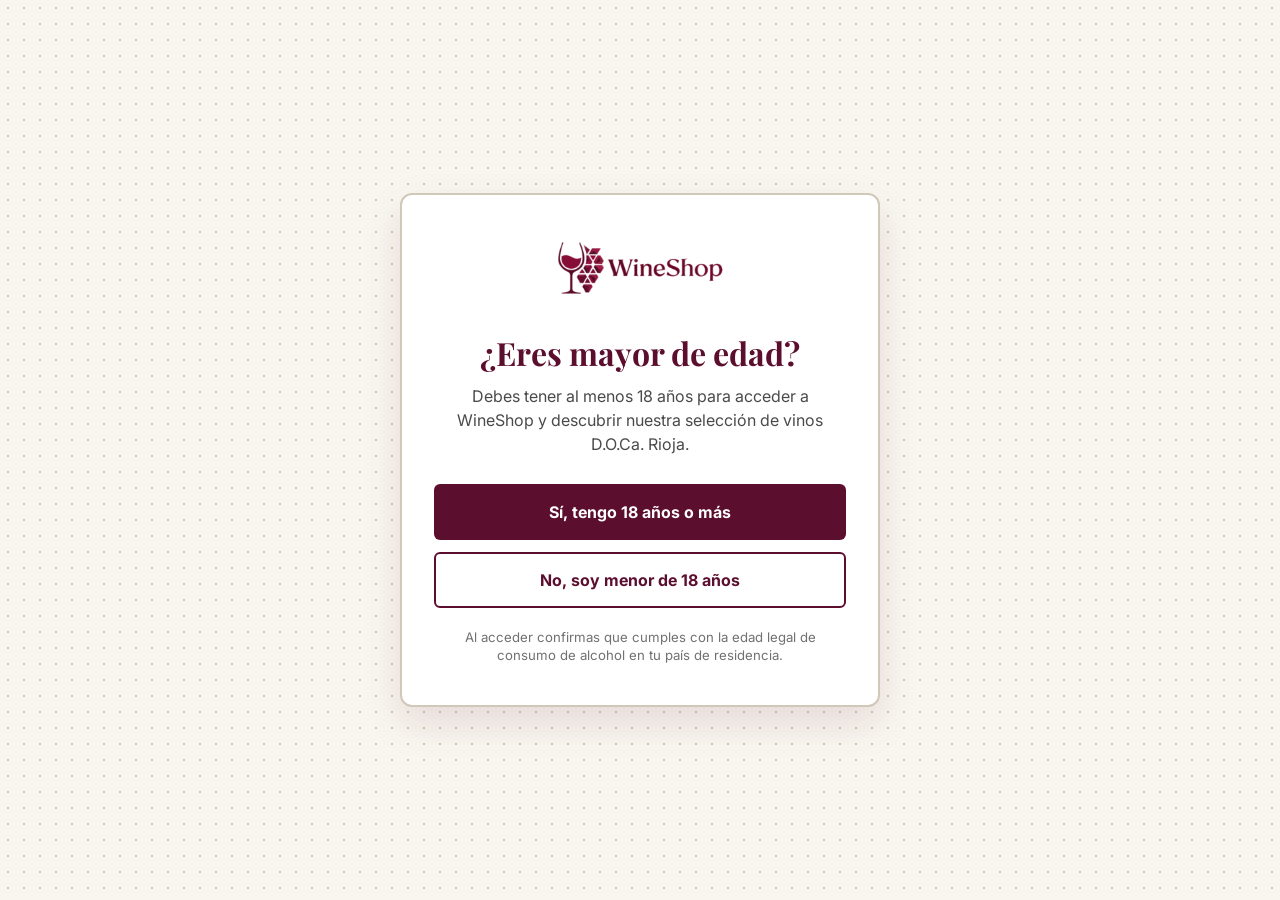
==== commit 3b66bfe5: "feat: Revamp age verification page with improved layout, accessibility, and user interaction" ====
--- a/verificacion_edad.html
+++ b/verificacion_edad.html
@@ -1,40 +1,103 @@
 <!DOCTYPE html>
-<html lang="es">
+<html lang="es" dir="ltr">
 <head>
     <meta charset="UTF-8">
     <meta name="viewport" content="width=device-width, initial-scale=1.0">
-    <title>Verificación de Edad - WineShop</title>
-
+    <title>Verificación de Edad | WineShop</title>
+    
     <link rel="preconnect" href="https://fonts.googleapis.com">
     <link rel="preconnect" href="https://fonts.gstatic.com" crossorigin>
-    <link href="https://fonts.googleapis.com/css2?family=Inter:wght@400;600;700&family=Playfair+Display:wght@400;700&display=swap" rel="stylesheet">
+    <link href="https://fonts.googleapis.com/css2?family=Inter:wght@400;600;700&family=Playfair+Display:wght@700&display=swap" rel="stylesheet">
+    <link rel="stylesheet" href="css/estilos_wineshop.css">
 
-    <link rel="stylesheet" href="css/estilos_wineshop.css">
+    <style>
+        /* Estilos dedicados para centrado absoluto y diseño de tarjeta */
+        body.age-gate-page {
+            min-height: 100vh;
+            display: flex;
+            align-items: center;
+            justify-content: center;
+            background-color: #F9F6F0;
+            background-image: radial-gradient(#D0C8B8 0.75px, transparent 0.75px);
+            background-size: 16px 16px;
+            padding: 20px;
+            margin: 0;
+            box-sizing: border-box;
+        }
+
+        .age-card {
+            background: #FFFFFF;
+            border: 2px solid #D0C8B8;
+            border-radius: 12px;
+            padding: 40px 32px;
+            max-width: 480px;
+            width: 100%;
+            text-align: center;
+            box-shadow: 0 16px 40px rgba(91, 14, 45, 0.12);
+            box-sizing: border-box;
+        }
+
+        .age-logo {
+            max-width: 180px;
+            height: auto;
+            margin-bottom: 24px;
+        }
+
+        .age-title {
+            font-family: 'Playfair Display', Georgia, serif;
+            color: #5B0E2D;
+            font-size: 2rem;
+            margin: 0 0 12px 0;
+            line-height: 1.2;
+        }
+
+        .age-text {
+            font-family: 'Inter', sans-serif;
+            color: #4A4A4A;
+            font-size: 1rem;
+            line-height: 1.5;
+            margin: 0 0 28px 0;
+        }
+
+        .age-actions {
+            display: flex;
+            flex-direction: column;
+            gap: 12px;
+        }
+
+        .age-notice {
+            font-family: 'Inter', sans-serif;
+            font-size: 0.825rem;
+            color: #717171;
+            margin-top: 20px;
+            margin-bottom: 0;
+            line-height: 1.4;
+        }
+    </style>
 </head>
-<body>
+<body class="age-gate-page">
 
-    <a href="#age-gate-container" class="sr-only focus-visible">Saltar a la verificación</a>
+    <main class="age-card" role="dialog" aria-labelledby="age-title" aria-describedby="age-desc">
+        <img src="img/transparent-logo.png" alt="WineShop Vinos Premium" class="age-logo" width="180">
+        
+        <h1 id="age-title" class="age-title">¿Eres mayor de edad?</h1>
+        
+        <p id="age-desc" class="age-text">
+            Debes tener al menos 18 años para acceder a WineShop y descubrir nuestra selección de vinos D.O.Ca. Rioja.
+        </p>
 
-    <main id="age-gate-container" class="modal-overlay">
-        <div class="modal-content">
-            <img src="img/transparent-logo.png" alt="Logotipo WineShop Vinos Premium & Enoturismo" class="modal-logo">
-            
-            <h1 class="product-title-large" style="font-size: 2rem; margin-bottom: var(--espaciado-16);">¿Eres mayor de edad?</h1>
-            <p class="body-regular" style="margin-bottom: var(--espaciado-24);">
-                Debes tener al menos 18 años para acceder a WineShop y descubrir nuestra selección de vinos y bodegas. Fomentamos el consumo responsable.
-            </p>
+        <div class="age-actions">
+            <button type="button" id="btn-confirm-mayor" class="btn btn-primary btn-full">
+                Sí, tengo 18 años o más
+            </button>
+            <button type="button" id="btn-confirm-menor" class="btn btn-secondary btn-full">
+                No, soy menor de 18 años
+            </button>
+        </div>
 
-            <div class="modal-buttons">
-                <button type="button" id="btn-confirm-mayor" class="btn btn-primary btn-full">
-                    Sí, tengo 18 años o más
-                </button>
-                <button type="button" id="btn-confirm-menor" class="btn btn-secondary btn-full">
-                    No, soy menor de 18 años
-                </button>
-            </div>
-            
-            <p style="font-size: 0.85rem; color: var(--color-gris-700); margin-top: var(--espaciado-16);">Al acceder confirmas que cumples con la edad legal de consumo de alcohol en tu país de residencia.</p>
-        </div>
+        <p class="age-notice">
+            Al acceder confirmas que cumples con la edad legal de consumo de alcohol en tu país de residencia.
+        </p>
     </main>
 
     <script>
@@ -42,18 +105,23 @@
             const btnMayor = document.getElementById('btn-confirm-mayor');
             const btnMenor = document.getElementById('btn-confirm-menor');
 
+            // Si ya ha verificado la edad anteriormente, entra directo a la tienda
             if (sessionStorage.getItem('wineshop_mayor_edad') === 'true') {
                 window.location.replace('index.html');
             }
 
-            btnMayor.addEventListener('click', () => {
-                sessionStorage.setItem('wineshop_mayor_edad', 'true');
-                window.location.replace('index.html');
-            });
+            if (btnMayor) {
+                btnMayor.addEventListener('click', () => {
+                    sessionStorage.setItem('wineshop_mayor_edad', 'true');
+                    window.location.replace('index.html');
+                });
+            }
 
-            btnMenor.addEventListener('click', () => {
-                window.location.href = 'html/juego_menores.html';
-            });
+            if (btnMenor) {
+                btnMenor.addEventListener('click', () => {
+                    window.location.href = 'html/juego_menores.html';
+                });
+            }
         });
     </script>
 </body>
--- a/css/estilos_wineshop.css
+++ b/css/estilos_wineshop.css
@@ -1,106 +1,69 @@
 /* ==========================================================================
-   GUÍA DE ESTILOS & VARIABLES CSS (WineShop - WCAG 2.1 AAA & Mobile-First)
+   WINESHOP - SISTEMA DE DISEÑO GLOBAL Y ACCESIBLE (WCAG 2.1 AAA)
    ========================================================================== */
+
 :root {
-    /* Paleta Principal (WCAG 2.1 AAA - Contraste >= 7:1 para texto normal) */
-    --color-primario-claro: #B83A4B;
-    --color-primario-bordeos: #8B1A2B;  /* Burdeos Core - Ratio 9.21:1 sobre blanco (Pasa AAA) */
-    --color-primario-oscuro: #3D1017;   /* Burdeos Profundo - Ratio 16.5:1 (Pasa AAA) */
-
-    /* Paleta Secundaria / Acento */
-    --color-secundario-dorado-claro: #F5E6A3;
-    --color-secundario-dorado: #A38000;       /* Acento visual e iconos (Ratio 7.1:1 AAA sobre oscuro) */
-    --color-secundario-dorado-oscuro: #5C4A00; /* Texto destacado sobre fondo claro (Ratio 9.4:1 AAA) */
+    /* Paleta Cromática con Contraste Elevado (> 7:1) */
+    --color-primario-bordeos: #5B0E2D;
+    --color-primario-hover: #3E081E;
+    --color-secundario-oro: #855B14;
+    --color-secundario-hover: #5E3F0A;
     
-    /* Neutros Cálidos (Fondos y Contenedores) */
-    --color-neutro-calido-100: #F9F8F6; /* Fondo base de la web */
-    --color-neutro-calido-300: #F1EFEA; /* Hero section y tarjetas */
-    --color-neutro-calido-500: #E2DDD5; /* Bordes sutiles y separadores */
+    --color-neutro-oscuro: #1A1A1A;
+    --color-neutro-gris: #4A4A4A;
+    --color-neutro-claro: #F9F6F0;
+    --color-blanco: #FFFFFF;
+    --color-borde: #D0C8B8;
+    --color-gris-700: #616161;
     
-    /* Escala de Grises Accesible (Strict AAA Compliance) */
-    --color-gris-900: #121212; /* Texto principal - Ratio 19.1:1 (Pasa AAA) */
-    --color-gris-700: #333333; /* Texto secundario - Ratio 12.6:1 (Pasa AAA) */
-    --color-gris-500: #3B3B3B; /* Texto auxiliar - Ratio 10.5:1 (Pasa AAA) */
-    --color-gris-300: #686868; /* Bordes de campos y controles - Ratio 5.1:1 (Pasa AAA UI) */
-    --color-gris-100: #E6E6E6;
-
-    /* Estado de Error y Validación AAA */
-    --color-error-fondo: #FFEAEA;
-    --color-error-texto: #8C0000; /* Ratio 8.5:1 sobre fondo de error (Pasa AAA) */
-    --color-error-borde: #A80000;
-
-    /* Tipografía con unidades relativas (rem) */
+    /* Tipografía */
     --font-titulos: 'Playfair Display', Georgia, serif;
-    --font-cuerpo: 'Inter', -apple-system, BlinkMacSystemFont, "Segoe UI", Roboto, sans-serif;
-
-    /* Escala de espaciado en rem (base 16px) */
-    --espaciado-4: 0.25rem;   /* 4px */
-    --espaciado-8: 0.5rem;    /* 8px */
-    --espaciado-12: 0.75rem;  /* 12px */
-    --espaciado-16: 1rem;     /* 16px */
-    --espaciado-24: 1.5rem;   /* 24px */
-    --espaciado-32: 2rem;     /* 32px */
-    --espaciado-40: 2.5rem;   /* 40px */
-    --espaciado-48: 3rem;     /* 48px */
-    --espaciado-64: 4rem;     /* 64px */
-
-    /* Sombras y Elevación */
-    --sombra-card: 0 4px 6px -1px rgba(0, 0, 0, 0.12);
-    --sombra-modal: 0 20px 25px -5px rgba(0, 0, 0, 0.35);
-    --sombra-destacado: 0 0 0 3px rgba(139, 26, 43, 0.25);
-}
-
-/* ==========================================================================
-   RESET & FUNDAMENTOS DE ACCESIBILIDAD (WCAG AAA)
-   ========================================================================== */
-* { 
-    box-sizing: border-box; 
-    margin: 0; 
-    padding: 0; 
+    --font-cuerpo: 'Inter', system-ui, -apple-system, sans-serif;
+    
+    /* Espaciados Módulo 8px */
+    --espaciado-8: 0.5rem;
+    --espaciado-12: 0.75rem;
+    --espaciado-16: 1rem;
+    --espaciado-20: 1.25rem;
+    --espaciado-24: 1.5rem;
+    --espaciado-32: 2rem;
+    --espaciado-40: 2.5rem;
+    --espaciado-64: 4rem;
+
+    /* Sombras */
+    --sombra-card: 0 4px 12px rgba(0, 0, 0, 0.08);
+    --sombra-hover: 0 8px 24px rgba(0, 0, 0, 0.15);
+    --sombra-modal: 0 16px 48px rgba(0, 0, 0, 0.3);
+}
+
+/* Reset Accesible y Focus Ring */
+*, *::before, *::after {
+    box-sizing: border-box;
+    margin: 0;
+    padding: 0;
 }
 
 html {
-    font-size: 100%; /* Respeta la configuración nativa del usuario */
+    font-size: 100%;
     scroll-behavior: smooth;
 }
 
 body {
     font-family: var(--font-cuerpo);
-    color: var(--color-gris-900);
-    background-color: var(--color-neutro-calido-100);
+    font-size: 1rem;
     line-height: 1.6;
-    text-rendering: optimizeLegibility;
-    overflow-x: hidden;
-}
-
-/* Indicador de Foco Visible de Alto Contraste (WCAG 2.4.7 & 1.4.11) */
+    color: var(--color-neutro-oscuro);
+    background-color: var(--color-neutro-claro);
+    -webkit-font-smoothing: antialiased;
+}
+
+/* Indicador de Foco AAA */
 :focus-visible {
-    outline: 3px solid var(--color-primario-bordeos) !important;
+    outline: 3px solid var(--color-neutro-oscuro) !important;
     outline-offset: 3px !important;
-    border-radius: 4px;
-}
-
-/* Enlace de Salto (Skip Link) */
-.skip-link,
-a.sr-only:focus {
-    position: absolute;
-    top: 0;
-    left: 0;
-    background: #000000;
-    color: #FFFFFF;
-    padding: var(--espaciado-12) var(--espaciado-16);
-    z-index: 100001;
-    text-decoration: underline;
-    text-underline-offset: 3px;
-    font-weight: 700;
-    font-size: 1rem;
-    width: auto;
-    height: auto;
-    clip: auto;
-    overflow: visible;
-}
-
-/* Ocultación semántica para lectores de pantalla */
+    border-radius: 2px;
+}
+
 .sr-only {
     position: absolute;
     width: 1px;
@@ -113,140 +76,56 @@
     border: 0;
 }
 
-/* Tipografía y Jerarquía */
-h1, h2, h3, h4, h5, h6 {
-    font-family: var(--font-titulos);
-    color: var(--color-primario-bordeos);
-    font-weight: 700;
-    line-height: 1.3;
-}
-
-.body-large { 
-    font-size: 1.125rem; 
-    line-height: 1.7; 
-    color: var(--color-gris-700);
-}
-
-.body-regular { 
-    font-size: 1rem; 
-    line-height: 1.6; 
-    color: var(--color-gris-700);
-}
-
+/* Skip Link */
+.skip-link {
+    position: absolute;
+    top: -100px;
+    left: 1rem;
+    background: var(--color-primario-bordeos);
+    color: var(--color-blanco);
+    padding: var(--espaciado-12) var(--espaciado-20);
+    z-index: 9999;
+    font-weight: 700;
+    text-decoration: none;
+    border-radius: 4px;
+    transition: top 0.2s ease;
+}
+
+.skip-link:focus {
+    top: 1rem;
+}
+
+/* Layout General */
 .container {
-    max-width: 1200px;
+    width: 100%;
+    max-width: 1240px;
     margin: 0 auto;
-    padding: 0 var(--espaciado-24);
-    width: 100%;
-}
-
-/* Model Viewer Interacción Táctil Accesible en Móvil */
-model-viewer {
-    touch-action: pan-y !important;
-    width: 100%;
-    height: 100%;
-}
-
-/* Soporte para usuarios con movilidad reducida o epilepsia */
-@media (prefers-reduced-motion: reduce) {
-    *, ::before, ::after {
-        animation-duration: 0.01ms !important;
-        animation-iteration-count: 1 !important;
-        transition-duration: 0.01ms !important;
-        scroll-behavior: auto !important;
-    }
-}
-
-/* ==========================================================================
-   DESENFOQUE DE FONDO & CONTROL DE EDAD (+18)
-   ========================================================================== */
-#sitio-web.contenido-bloqueado {
-    filter: blur(10px);
-    pointer-events: none;
-    user-select: none;
-}
-
-html.edad-verificada #modal-edad {
-    display: none !important;
-}
-
-html.edad-verificada #sitio-web {
-    filter: none !important;
-    pointer-events: auto !important;
-}
-
-.modal-overlay {
-    position: fixed;
-    top: 0;
-    left: 0;
-    width: 100vw;
-    height: 100vh;
-    background-color: rgba(18, 18, 18, 0.75);
-    backdrop-filter: blur(8px);
-    -webkit-backdrop-filter: blur(8px);
-    display: flex;
-    align-items: center;
-    justify-content: center;
-    z-index: 99999;
-    padding: var(--espaciado-24);
-}
-
-.modal-overlay.oculto {
-    display: none !important;
-}
-
-.modal-content {
-    background-color: #FFFFFF;
-    padding: var(--espaciado-40) var(--espaciado-32);
-    border-radius: 8px;
-    border: 2px solid var(--color-neutro-calido-500);
-    box-shadow: var(--sombra-modal);
-    text-align: center;
-    max-width: 520px;
-    width: 100%;
-}
-
-.modal-logo {
-    width: 220px;
-    height: 110px;
-    object-fit: contain;
-    display: block;
-    margin: -15px auto 10px;
-}
-
-.modal-content h2 {
-    font-size: 2rem;
-    margin-bottom: var(--espaciado-16);
-}
-
-.modal-content p {
-    color: var(--color-gris-700);
-    margin-bottom: var(--espaciado-32);
-}
-
-.modal-buttons {
-    display: flex;
-    flex-direction: column;
-    gap: var(--espaciado-16);
-    width: 100%;
-}
-
-@media (min-width: 480px) {
-    .modal-buttons {
-        flex-direction: row;
-    }
-    .modal-buttons .btn {
-        flex: 1;
-    }
-}
-
-/* ==========================================================================
-   HEADER Y NAVEGACIÓN MOBILE-FIRST & RESPONSIVE
-   ========================================================================== */
+    padding: 0 var(--espaciado-20);
+}
+
+.section-padding {
+    padding: var(--espaciado-40) 0;
+}
+
+/* Enlaces de Retorno */
+.back-link {
+    display: inline-flex;
+    align-items: center;
+    gap: 6px;
+    color: var(--color-primario-bordeos);
+    font-weight: 700;
+    text-decoration: none;
+    margin-bottom: var(--espaciado-20);
+}
+
+.back-link:hover {
+    text-decoration: underline;
+}
+
+/* Cabecera y Navegación */
 .site-header {
-    background-color: #FFFFFF;
-    border-bottom: 2px solid var(--color-neutro-calido-500);
-    padding: var(--espaciado-8) 0;
+    background-color: var(--color-blanco);
+    border-bottom: 2px solid var(--color-borde);
     position: sticky;
     top: 0;
     z-index: 1000;
@@ -254,55 +133,20 @@
 
 .header-container {
     display: flex;
+    align-items: center;
     justify-content: space-between;
-    align-items: center;
-    min-height: 4.5rem;
-    position: relative;
+    height: 80px;
 }
 
 .logo-link {
     display: inline-flex;
     align-items: center;
-    min-height: 44px;
-    min-width: 44px;
-}
-
-.logo {
-    width: 160px;
-    height: 120px;
-    object-fit: contain;
-    margin: -35px 0;
-}
-
-/* Botón Hamburguesa Accesible Móvil */
-.nav-toggle {
-    display: none;
-    background-color: #FFFFFF;
-    border: 2px solid var(--color-gris-300);
-    border-radius: 6px;
-    min-width: 44px;
-    min-height: 44px;
-    padding: var(--espaciado-8);
-    cursor: pointer;
-    align-items: center;
-    justify-content: center;
-    color: var(--color-gris-900);
-    transition: all 0.2s ease;
-}
-
-.nav-toggle:hover,
-.nav-toggle:focus-visible {
-    border-color: var(--color-primario-bordeos);
-    color: var(--color-primario-bordeos);
-    background-color: var(--color-neutro-calido-300);
-}
-
-.nav-toggle-icon {
-    width: 24px;
-    height: 24px;
-    stroke: currentColor;
-    stroke-width: 2.5;
-    fill: none;
+}
+
+.logo, .footer-logo {
+    height: auto;
+    max-height: 50px;
+    width: auto;
 }
 
 .main-nav ul {
@@ -312,133 +156,577 @@
 }
 
 .main-nav a {
-    color: var(--color-gris-900);
     text-decoration: none;
-    font-weight: 700;
-    padding: var(--espaciado-8) var(--espaciado-12);
+    color: var(--color-neutro-oscuro);
+    font-weight: 600;
+    font-size: 1.05rem;
+    padding: var(--espaciado-8) 0;
+    border-bottom: 3px solid transparent;
+    transition: all 0.2s ease;
+}
+
+.main-nav a:hover,
+.main-nav a[aria-current="page"] {
+    color: var(--color-primario-bordeos);
+    border-bottom-color: var(--color-primario-bordeos);
+}
+
+.header-actions {
+    display: flex;
+    align-items: center;
+    gap: var(--espaciado-16);
+}
+
+/* Formulación Global e Inputs Accesibles */
+input[type="text"],
+input[type="email"],
+input[type="password"],
+input[type="tel"],
+input[type="number"],
+select,
+textarea {
+    width: 100%;
+    padding: var(--espaciado-12) var(--espaciado-16);
+    font-family: var(--font-cuerpo);
+    font-size: 1rem;
+    color: var(--color-neutro-oscuro);
+    background-color: var(--color-blanco);
+    border: 2px solid var(--color-borde);
+    border-radius: 6px;
+    min-height: 48px;
+    transition: border-color 0.2s ease, box-shadow 0.2s ease;
+}
+
+input:focus, select:focus, textarea:focus {
+    border-color: var(--color-primario-bordeos);
+    outline: none;
+    box-shadow: 0 0 0 3px rgba(91, 14, 45, 0.15);
+}
+
+.form-group {
+    margin-bottom: var(--espaciado-20);
+    text-align: left;
+}
+
+.form-group label {
+    display: block;
+    font-weight: 700;
+    margin-bottom: var(--espaciado-8);
+    color: var(--color-neutro-oscuro);
+}
+
+.form-row-flex {
+    display: flex;
+    justify-content: space-between;
+    align-items: center;
+    gap: var(--espaciado-16);
+    margin-bottom: var(--espaciado-20);
+    flex-wrap: wrap;
+}
+
+.checkbox-label {
     display: inline-flex;
     align-items: center;
-    min-height: 44px;
-    border-bottom: 3px solid transparent;
-    transition: color 0.2s ease, border-color 0.2s ease;
-}
-
-.main-nav a:hover {
-    color: var(--color-primario-bordeos);
-    text-decoration: underline;
-    text-underline-offset: 4px;
-}
-
-.main-nav a[aria-current="page"] {
-    color: var(--color-primario-bordeos);
-    font-weight: 700;
-    border-bottom-color: var(--color-primario-bordeos);
-}
-
-.header-actions {
-    display: flex;
-    align-items: center;
-    gap: var(--espaciado-12);
-}
-
-/* Selector de Idiomas Accesible */
-.custom-lang-wrap {
+    gap: 8px;
+    font-size: 0.95rem;
+    font-weight: 600;
+    cursor: pointer;
+}
+
+.checkbox-label input[type="checkbox"] {
+    width: 18px;
+    height: 18px;
+    min-height: 18px;
+    accent-color: var(--color-primario-bordeos);
+    cursor: pointer;
+}
+
+/* Botones Accesibles */
+.btn {
     display: inline-flex;
     align-items: center;
-}
-
-#custom-lang-select {
-    appearance: none;
-    -webkit-appearance: none;
-    background-color: #FFFFFF;
-    color: var(--color-gris-900);
-    border: 2px solid var(--color-gris-300);
-    border-radius: 22px;
-    min-height: 44px;
-    min-width: 44px;
-    padding: 0 34px 0 12px;
+    justify-content: center;
+    padding: var(--espaciado-16) var(--espaciado-32);
     font-family: var(--font-cuerpo);
-    font-size: 0.9rem;
-    font-weight: 700;
-    cursor: pointer;
-    background-image: url("data:image/svg+xml,%3Csvg xmlns='http://www.w3.org/2000/svg' width='14' height='14' viewBox='0 0 24 24' fill='none' stroke='%238B1A2B' stroke-width='2.5' stroke-linecap='round' stroke-linejoin='round'%3E%3Cpath d='m6 9 6 6 6-6'/%3E%3C/svg%3E");
-    background-repeat: no-repeat;
-    background-position: right 10px center;
-    transition: border-color 0.2s ease, background-color 0.2s ease;
-}
-
-#custom-lang-select:hover,
-#custom-lang-select:focus-visible {
+    font-weight: 700;
+    font-size: 1rem;
+    text-decoration: none;
+    border-radius: 6px;
+    cursor: pointer;
+    transition: all 0.2s ease;
+    min-height: 48px;
+    border: 2px solid transparent;
+}
+
+.btn-primary {
+    background-color: var(--color-primario-bordeos);
+    color: var(--color-blanco);
+}
+
+.btn-primary:hover {
+    background-color: var(--color-primario-hover);
+}
+
+.btn-secondary {
+    background-color: transparent;
+    color: var(--color-primario-bordeos);
     border-color: var(--color-primario-bordeos);
-    background-color: var(--color-neutro-calido-300);
-}
-
-/* Botones Accesibles con Área Táctil 44x44px */
+}
+
+.btn-secondary:hover {
+    background-color: var(--color-primario-bordeos);
+    color: var(--color-blanco);
+}
+
+.btn-full {
+    width: 100%;
+}
+
+.btn-google {
+    display: inline-flex;
+    align-items: center;
+    justify-content: center;
+    gap: 12px;
+    width: 100%;
+    padding: var(--espaciado-12) var(--espaciado-24);
+    background-color: var(--color-blanco);
+    border: 2px solid var(--color-borde);
+    border-radius: 6px;
+    font-weight: 600;
+    color: var(--color-neutro-oscuro);
+    cursor: pointer;
+    min-height: 48px;
+    transition: background-color 0.2s ease, border-color 0.2s ease;
+    text-decoration: none;
+}
+
+.btn-google:hover {
+    background-color: var(--color-neutro-claro);
+    border-color: var(--color-neutro-oscuro);
+}
+
 .btn-icon {
+    background: none;
+    border: none;
+    color: var(--color-neutro-oscuro);
+    cursor: pointer;
     position: relative;
-    display: inline-flex;
+    display: flex;
     align-items: center;
     justify-content: center;
     min-width: 44px;
     min-height: 44px;
-    width: 44px;
-    height: 44px;
-    border-radius: 50%;
-    color: var(--color-gris-900);
-    background-color: #FFFFFF;
-    border: 2px solid var(--color-gris-300);
+    border-radius: 4px;
     text-decoration: none;
-    cursor: pointer;
-    transition: all 0.2s ease;
-}
-
-.btn-icon:hover,
-.btn-icon:focus-visible {
-    color: var(--color-primario-bordeos);
-    border-color: var(--color-primario-bordeos);
-    background-color: var(--color-neutro-calido-300);
+}
+
+.btn-icon:hover {
+    color: var(--color-primario-bordeos);
+    background-color: rgba(91, 14, 45, 0.05);
 }
 
 .badge-count {
     position: absolute;
-    top: -4px;
-    right: -4px;
-    min-width: 20px;
-    height: 20px;
-    padding: 0 4px;
-    border-radius: 999px;
+    top: 2px;
+    right: 2px;
     background-color: var(--color-primario-bordeos);
-    color: #FFFFFF;
+    color: var(--color-blanco);
     font-size: 0.75rem;
     font-weight: 700;
+    border-radius: 50%;
+    min-width: 18px;
+    height: 18px;
     display: flex;
     align-items: center;
     justify-content: center;
-    border: 2px solid #FFFFFF;
-}
-
-.badge-count:empty,
-.badge-count[data-count="0"] {
+    padding: 2px;
+}
+
+.nav-toggle {
     display: none;
-}
-
-/* Adaptación del Menú para Móviles (<= 768px) */
-@media (max-width: 768px) {
+    background: none;
+    border: 2px solid var(--color-neutro-oscuro);
+    border-radius: 4px;
+    padding: 8px;
+    cursor: pointer;
+    min-width: 44px;
+    min-height: 44px;
+}
+
+/* Tarjeta de Autenticación / Login */
+.auth-container {
+    max-width: 480px;
+    margin: var(--espaciado-32) auto;
+}
+
+.auth-card {
+    background-color: var(--color-blanco);
+    border: 2px solid var(--color-borde);
+    border-radius: 12px;
+    padding: var(--espaciado-32);
+    box-shadow: var(--sombra-card);
+}
+
+.auth-tabs {
+    display: flex;
+    border-bottom: 2px solid var(--color-borde);
+    margin-bottom: var(--espaciado-32);
+}
+
+.tab-btn {
+    flex: 1;
+    padding: var(--espaciado-12) var(--espaciado-16);
+    background: none;
+    border: none;
+    border-bottom: 3px solid transparent;
+    font-family: var(--font-cuerpo);
+    font-weight: 700;
+    font-size: 1.1rem;
+    color: var(--color-neutro-gris);
+    cursor: pointer;
+    transition: all 0.2s ease;
+    margin-bottom: -2px;
+}
+
+.tab-btn.active {
+    color: var(--color-primario-bordeos);
+    border-bottom-color: var(--color-primario-bordeos);
+}
+
+.auth-divider {
+    text-align: center;
+    margin: var(--espaciado-24) 0;
+    position: relative;
+}
+
+.auth-divider::before {
+    content: "";
+    position: absolute;
+    top: 50%;
+    left: 0;
+    width: 100%;
+    height: 1px;
+    background-color: var(--color-borde);
+    z-index: 1;
+}
+
+.auth-divider span {
+    background-color: var(--color-blanco);
+    padding: 0 var(--espaciado-12);
+    position: relative;
+    z-index: 2;
+    color: var(--color-neutro-gris);
+    font-size: 0.9rem;
+    font-weight: 600;
+}
+
+/* Páginas Legales (Politica de Privacidad / Términos) */
+.legal-card {
+    background-color: var(--color-blanco);
+    border: 2px solid var(--color-borde);
+    border-radius: 12px;
+    padding: var(--espaciado-40);
+    box-shadow: var(--sombra-card);
+    margin-bottom: var(--espaciado-40);
+}
+
+.legal-card h1 {
+    font-family: var(--font-titulos);
+    color: var(--color-primario-bordeos);
+    font-size: 2.2rem;
+    margin-bottom: var(--espaciado-8);
+}
+
+.legal-card h2 {
+    font-family: var(--font-cuerpo);
+    font-size: 1.3rem;
+    font-weight: 700;
+    color: var(--color-neutro-oscuro);
+    margin-top: var(--espaciado-24);
+    margin-bottom: var(--espaciado-12);
+}
+
+.legal-card ul {
+    margin-left: var(--espaciado-24);
+    margin-bottom: var(--espaciado-16);
+}
+
+.legal-card li {
+    margin-bottom: var(--espaciado-8);
+}
+
+/* Banner Geo */
+.geo-banner-container {
+    background-color: var(--color-primario-bordeos);
+    color: var(--color-blanco);
+    padding: var(--espaciado-12) 0;
+    font-size: 0.95rem;
+    font-weight: 600;
+    text-align: center;
+}
+
+/* Hero Section */
+.hero-section {
+    padding: var(--espaciado-64) 0;
+    background: linear-gradient(135deg, #FFFFFF 0%, var(--color-neutro-claro) 100%);
+    border-bottom: 1px solid var(--color-borde);
+}
+
+.hero-grid {
+    display: grid;
+    grid-template-columns: 1fr 1fr;
+    gap: var(--espaciado-40);
+    align-items: center;
+}
+
+.hero-tag {
+    display: inline-block;
+    color: var(--color-secundario-oro);
+    font-weight: 700;
+    text-transform: uppercase;
+    letter-spacing: 1px;
+    margin-bottom: var(--espaciado-12);
+}
+
+.hero-title, .section-title {
+    font-family: var(--font-titulos);
+    font-size: 3rem;
+    line-height: 1.15;
+    color: var(--color-primario-bordeos);
+    margin-bottom: var(--espaciado-16);
+}
+
+.section-title {
+    font-size: 2.4rem;
+    text-align: center;
+}
+
+.hero-subtitle, .section-subtitle, .body-regular {
+    font-size: 1.05rem;
+    color: var(--color-neutro-gris);
+}
+
+.hero-actions {
+    display: flex;
+    gap: var(--espaciado-16);
+    flex-wrap: wrap;
+    margin-top: var(--espaciado-24);
+}
+
+.hero-3d-wrapper {
+    width: 100%;
+    height: 420px;
+}
+
+.hero-model {
+    width: 100%;
+    height: 100%;
+}
+
+/* Panel de Filtros */
+.filter-panel {
+    background-color: var(--color-blanco);
+    border: 2px solid var(--color-borde);
+    border-radius: 8px;
+    padding: var(--espaciado-24);
+    margin-bottom: var(--espaciado-40);
+    box-shadow: var(--sombra-card);
+}
+
+.filter-grid {
+    display: grid;
+    grid-template-columns: 2fr 1fr 1fr;
+    gap: var(--espaciado-24);
+    align-items: flex-end;
+}
+
+.filter-group {
+    display: flex;
+    flex-direction: column;
+    gap: var(--espaciado-8);
+}
+
+.filter-label {
+    font-weight: 700;
+    font-size: 0.95rem;
+    color: var(--color-neutro-oscuro);
+}
+
+.range-wrap {
+    display: flex;
+    align-items: center;
+    gap: 12px;
+}
+
+.filter-range {
+    width: 100%;
+    height: 8px;
+    accent-color: var(--color-primario-bordeos);
+    cursor: pointer;
+}
+
+.results-bar {
+    display: flex;
+    justify-content: space-between;
+    align-items: center;
+    margin-top: var(--espaciado-16);
+    padding-top: var(--espaciado-16);
+    border-top: 1px solid var(--color-borde);
+    font-weight: 600;
+    color: var(--color-neutro-gris);
+}
+
+/* Grid de Productos */
+.products-grid {
+    display: grid;
+    grid-template-columns: repeat(auto-fill, minmax(280px, 1fr));
+    gap: var(--espaciado-32);
+}
+
+.wine-card {
+    background-color: var(--color-blanco);
+    border: 2px solid var(--color-borde);
+    border-radius: 8px;
+    overflow: hidden;
+    display: flex;
+    flex-direction: column;
+    box-shadow: var(--sombra-card);
+    transition: transform 0.2s ease, box-shadow 0.2s ease;
+}
+
+.wine-card:hover {
+    transform: translateY(-4px);
+    box-shadow: var(--sombra-hover);
+}
+
+.model-container {
+    position: relative;
+    height: 260px;
+    background-color: var(--color-neutro-claro);
+}
+
+.wine-3d-model {
+    width: 100%;
+    height: 100%;
+}
+
+.btn-fav-card {
+    position: absolute;
+    top: 12px;
+    right: 12px;
+    background: var(--color-blanco);
+    border: 2px solid var(--color-borde);
+    border-radius: 50%;
+    width: 40px;
+    height: 40px;
+    display: flex;
+    align-items: center;
+    justify-content: center;
+    cursor: pointer;
+    z-index: 10;
+    color: var(--color-neutro-oscuro);
+}
+
+.btn-fav-card.active {
+    color: var(--color-primario-bordeos);
+    border-color: var(--color-primario-bordeos);
+    background-color: rgba(91, 14, 45, 0.1);
+}
+
+.wine-info {
+    padding: var(--espaciado-20);
+    display: flex;
+    flex-direction: column;
+    flex-grow: 1;
+}
+
+.wine-name {
+    font-family: var(--font-titulos);
+    font-size: 1.35rem;
+    color: var(--color-primario-bordeos);
+    margin-bottom: var(--espaciado-8);
+}
+
+.wine-price {
+    font-size: 1.3rem;
+    font-weight: 700;
+    color: var(--color-neutro-oscuro);
+    margin: var(--espaciado-12) 0;
+}
+
+/* Toast Notificaciones */
+.toast-container {
+    position: fixed;
+    bottom: 24px;
+    right: 24px;
+    z-index: 9999;
+    display: flex;
+    flex-direction: column;
+    gap: 12px;
+}
+
+.toast {
+    background-color: var(--color-neutro-oscuro);
+    color: var(--color-blanco);
+    padding: var(--espaciado-16) var(--espaciado-24);
+    border-radius: 4px;
+    box-shadow: var(--sombra-hover);
+    font-weight: 600;
+}
+
+/* Pie de Página (Corrección de Contraste AAA) */
+.site-footer {
+    background-color: var(--color-neutro-oscuro);
+    color: var(--color-blanco);
+    padding: var(--espaciado-40) 0;
+    margin-top: var(--espaciado-64);
+}
+
+.footer-container {
+    display: flex;
+    justify-content: space-between;
+    align-items: center;
+    flex-wrap: wrap;
+    gap: var(--espaciado-24);
+}
+
+.footer-brand p,
+.site-footer p {
+    color: var(--color-blanco) !important;
+    opacity: 0.95;
+}
+
+.footer-links {
+    display: flex;
+    gap: var(--espaciado-20);
+    flex-wrap: wrap;
+}
+
+.footer-links a {
+    color: var(--color-blanco);
+    text-decoration: underline;
+    text-underline-offset: 4px;
+}
+
+.footer-links a:hover {
+    color: var(--color-secundario-oro);
+}
+
+/* Adaptación Responsiva */
+@media (max-width: 868px) {
     .nav-toggle {
-        display: inline-flex;
+        display: flex;
     }
 
     .main-nav {
         display: none;
         position: absolute;
-        top: 100%;
+        top: 80px;
         left: 0;
         width: 100%;
-        background-color: #FFFFFF;
-        border-bottom: 3px solid var(--color-primario-bordeos);
-        box-shadow: var(--sombra-modal);
-        padding: var(--espaciado-16);
-        z-index: 1001;
+        background-color: var(--color-blanco);
+        border-bottom: 2px solid var(--color-borde);
+        padding: var(--espaciado-20);
     }
 
     .main-nav.is-open {
@@ -447,613 +735,23 @@
 
     .main-nav ul {
         flex-direction: column;
-        gap: var(--espaciado-8);
+        gap: var(--espaciado-16);
     }
 
-    .main-nav a {
-        width: 100%;
-        padding: var(--espaciado-12);
-        border-bottom: 1px solid var(--color-neutro-calido-500);
-        justify-content: flex-start;
+    .hero-grid {
+        grid-template-columns: 1fr;
+        text-align: center;
     }
 
-    .header-actions {
-        gap: var(--espaciado-8);
+    .hero-actions {
+        justify-content: center;
     }
 
-    #custom-lang-select {
-        padding: 0 28px 0 8px;
-        font-size: 0.85rem;
+    .hero-title, .section-title {
+        font-size: 2.2rem;
     }
-}
-
-/* ==========================================================================
-   BOTONES ACCESIBLES (TARGET SIZE >= 44x44px)
-   ========================================================================== */
-.btn {
-    display: inline-flex;
-    align-items: center;
-    justify-content: center;
-    min-height: 44px;
-    min-width: 44px;
-    padding: var(--espaciado-12) var(--espaciado-24);
-    border-radius: 4px;
-    cursor: pointer;
-    text-decoration: none;
-    font-family: var(--font-cuerpo);
-    font-size: 1rem;
-    font-weight: 700;
-    text-align: center;
-    transition: background-color 0.2s ease, border-color 0.2s ease, color 0.2s ease;
-}
-
-.btn-primary {
-    background-color: var(--color-primario-bordeos);
-    color: #FFFFFF;
-    border: 2px solid var(--color-primario-bordeos);
-}
-
-.btn-primary:hover,
-.btn-primary:focus-visible {
-    background-color: var(--color-primario-oscuro);
-    border-color: var(--color-primario-oscuro);
-}
-
-.btn-secondary {
-    background-color: #FFFFFF;
-    color: var(--color-gris-900);
-    border: 2px solid var(--color-gris-700);
-}
-
-.btn-secondary:hover,
-.btn-secondary:focus-visible {
-    background-color: var(--color-neutro-calido-300);
-    border-color: var(--color-primario-bordeos);
-    color: var(--color-primario-bordeos);
-}
-
-.btn-full {
-    width: 100%;
-}
-
-/* ==========================================================================
-   HERO SECTION RESPONSIVE
-   ========================================================================== */
-.hero-section {
-    background-color: var(--color-neutro-calido-300);
-    padding: var(--espaciado-48) 0;
-    text-align: center;
-}
-
-.hero-content h1 {
-    font-size: 2.5rem;
-    margin-bottom: var(--espaciado-16);
-}
-
-.hero-content p {
-    margin-bottom: var(--espaciado-24);
-    max-width: 650px;
-    margin-left: auto;
-    margin-right: auto;
-    color: var(--color-gris-700);
-}
-
-@media (max-width: 600px) {
-    .hero-section {
-        padding: var(--espaciado-32) 0;
-    }
-    .hero-content h1 {
-        font-size: 1.8rem;
-    }
-}
-
-/* ==========================================================================
-   CATÁLOGO CON BARRA LATERAL & FILTROS ACCESIBLES
-   ========================================================================== */
-.catalog-section {
-    padding: var(--espaciado-48) 0;
-}
-
-.catalog-layout {
-    display: flex;
-    flex-direction: column;
-    gap: var(--espaciado-32);
-    align-items: flex-start;
-}
-
-@media (min-width: 900px) {
-    .catalog-layout {
-        flex-direction: row;
-    }
-}
-
-.catalog-sidebar {
-    width: 100%;
-    background-color: #FFFFFF;
-    padding: var(--espaciado-24);
-    border-radius: 8px;
-    border: 2px solid var(--color-neutro-calido-500);
-    box-shadow: var(--sombra-card);
-}
-
-@media (min-width: 900px) {
-    .catalog-sidebar {
-        width: 290px;
-        flex-shrink: 0;
-        position: sticky;
-        top: 90px;
-    }
-}
-
-.sidebar-header {
-    display: flex;
-    justify-content: space-between;
-    align-items: center;
-    margin-bottom: var(--espaciado-24);
-    padding-bottom: var(--espaciado-8);
-    border-bottom: 2px solid var(--color-neutro-calido-300);
-}
-
-.sidebar-title {
-    font-size: 1.4rem;
-    margin: 0;
-}
-
-.btn-reset {
-    background: none;
-    border: none;
-    color: var(--color-primario-bordeos);
-    font-weight: 700;
-    text-decoration: underline;
-    text-underline-offset: 3px;
-    cursor: pointer;
-    min-height: 44px;
-    min-width: 44px;
-    display: inline-flex;
-    align-items: center;
-    padding: var(--espaciado-8);
-}
-
-.filter-group {
-    margin-bottom: var(--espaciado-24);
-    border: none;
-    padding: 0;
-}
-
-fieldset.filter-group {
-    border: 0;
-    margin: 0 0 var(--espaciado-24) 0;
-    padding: 0;
-}
-
-legend.filter-group-title,
-.filter-group-title {
-    font-family: var(--font-cuerpo);
-    font-size: 1.05rem;
-    font-weight: 700;
-    color: var(--color-gris-900);
-    margin-bottom: var(--espaciado-12);
-    display: table;
-    padding: 0;
-}
-
-/* Buscador Accesible */
-.search-input-wrap {
-    position: relative;
-    display: flex;
-    align-items: center;
-}
-
-.search-input {
-    width: 100%;
-    min-height: 44px;
-    padding: var(--espaciado-8) 38px var(--espaciado-8) var(--espaciado-12);
-    border: 2px solid var(--color-gris-300);
-    border-radius: 4px;
-    font-size: 1rem;
-    color: var(--color-gris-900);
-    background-color: var(--color-neutro-calido-100);
-    outline: none;
-}
-
-.search-input:focus-visible {
-    border-color: var(--color-primario-bordeos);
-    background-color: #FFFFFF;
-}
-
-.search-icon {
-    position: absolute;
-    right: 12px;
-    color: var(--color-gris-700);
-    pointer-events: none;
-}
-
-.filter-option {
-    display: flex;
-    align-items: center;
-    gap: var(--espaciado-12);
-    min-height: 44px;
-    font-size: 1rem;
-    color: var(--color-gris-900);
-    cursor: pointer;
-}
-
-.filter-option input[type="radio"] {
-    accent-color: var(--color-primario-bordeos);
-    width: 22px;
-    height: 22px;
-    cursor: pointer;
-}
-
-.price-slider-wrap input[type="range"] {
-    width: 100%;
-    min-height: 44px;
-    accent-color: var(--color-primario-bordeos);
-    cursor: pointer;
-}
-
-.price-indicator {
-    display: flex;
-    justify-content: space-between;
-    margin-top: var(--espaciado-8);
-    font-weight: 700;
-    color: var(--color-gris-900);
-}
-
-.results-counter {
-    font-size: 1rem;
-    color: var(--color-gris-700);
-    padding-top: var(--espaciado-16);
-    border-top: 2px solid var(--color-neutro-calido-300);
-    text-align: center;
-    font-weight: 700;
-}
-
-.catalog-content {
-    flex: 1;
-    width: 100%;
-}
-
-.grid-catalog {
-    display: grid;
-    grid-template-columns: repeat(auto-fit, minmax(260px, 1fr));
-    gap: var(--espaciado-24);
-}
-
-@media (max-width: 480px) {
-    .grid-catalog {
+
+    .filter-grid {
         grid-template-columns: 1fr;
     }
-}
-
-.wine-card {
-    background-color: #FFFFFF;
-    padding: var(--espaciado-24);
-    border-radius: 8px;
-    border: 2px solid var(--color-neutro-calido-500);
-    box-shadow: var(--sombra-card);
-    display: flex;
-    flex-direction: column;
-    height: 100%;
-}
-
-.wine-card:hover {
-    box-shadow: 0 8px 16px rgba(0, 0, 0, 0.15);
-}
-
-.model-container {
-    position: relative;
-    height: 260px;
-    width: 100%;
-    margin-bottom: var(--espaciado-16);
-    background-color: var(--color-neutro-calido-100);
-    border-radius: 4px;
-    overflow: hidden;
-}
-
-.wine-3d-model {
-    width: 100%;
-    height: 100%;
-}
-
-.btn-fav-card {
-    position: absolute;
-    top: var(--espaciado-8);
-    right: var(--espaciado-8);
-    min-width: 44px;
-    min-height: 44px;
-    width: 44px;
-    height: 44px;
-    border-radius: 50%;
-    background-color: #FFFFFF;
-    border: 2px solid var(--color-gris-300);
-    color: var(--color-gris-700);
-    display: flex;
-    align-items: center;
-    justify-content: center;
-    cursor: pointer;
-    z-index: 10;
-}
-
-.btn-fav-card:hover,
-.btn-fav-card.active,
-.btn-fav-card:focus-visible {
-    color: var(--color-primario-bordeos);
-    border-color: var(--color-primario-bordeos);
-}
-
-.btn-fav-card.active svg {
-    fill: var(--color-primario-bordeos);
-}
-
-.wine-info {
-    display: flex;
-    flex-direction: column;
-    flex-grow: 1;
-}
-
-.wine-name {
-    font-size: 1.4rem;
-    margin-bottom: var(--espaciado-8);
-}
-
-.wine-vintage {
-    color: var(--color-gris-700);
-    font-weight: 600;
-    margin-bottom: var(--espaciado-8);
-}
-
-.wine-price {
-    color: var(--color-primario-bordeos);
-    font-size: 1.6rem;
-    font-weight: 700;
-    margin-top: auto;
-    margin-bottom: var(--espaciado-16);
-    padding-top: var(--espaciado-16);
-}
-
-/* ==========================================================================
-   PRODUCTO DETALLE RESPONSIVE
-   ========================================================================== */
-.product-page-container {
-    padding-top: var(--espaciado-24);
-    padding-bottom: var(--espaciado-48);
-}
-
-.breadcrumb-nav {
-    margin-bottom: var(--espaciado-24);
-}
-
-.btn-back {
-    display: inline-flex;
-    align-items: center;
-    gap: var(--espaciado-8);
-    min-height: 44px;
-    color: var(--color-primario-bordeos);
-    font-weight: 700;
-    text-decoration: underline;
-    text-underline-offset: 3px;
-}
-
-.product-view-layout {
-    display: grid;
-    grid-template-columns: 1fr;
-    gap: var(--espaciado-32);
-}
-
-@media (min-width: 800px) {
-    .product-view-layout {
-        grid-template-columns: 1fr 1fr;
-    }
-}
-
-.product-visual-stage {
-    position: relative;
-    height: 400px;
-    background-color: var(--color-neutro-calido-100);
-    border: 2px solid var(--color-neutro-calido-500);
-    border-radius: 8px;
-    padding: var(--espaciado-16);
-    display: flex;
-    flex-direction: column;
-    align-items: center;
-    justify-content: center;
-}
-
-.large-3d-model {
-    width: 100%;
-    height: 320px;
-}
-
-.model-hint {
-    font-size: 0.85rem;
-    color: var(--color-gris-700);
-    margin-top: var(--espaciado-8);
-    text-align: center;
-}
-
-.product-info-panel {
-    display: flex;
-    flex-direction: column;
-}
-
-.product-badge {
-    display: inline-block;
-    align-self: flex-start;
-    background-color: var(--color-neutro-calido-300);
-    color: var(--color-primario-bordeos);
-    font-weight: 700;
-    padding: var(--espaciado-4) var(--espaciado-12);
-    border-radius: 12px;
-    font-size: 0.85rem;
-    margin-bottom: var(--espaciado-12);
-    border: 1px solid var(--color-neutro-calido-500);
-}
-
-.product-title-large {
-    font-size: 2.2rem;
-    margin-bottom: var(--espaciado-8);
-}
-
-.product-price-large {
-    font-size: 2rem;
-    font-weight: 700;
-    color: var(--color-primario-bordeos);
-    margin: var(--espaciado-16) 0;
-}
-
-.tech-specs-grid {
-    display: grid;
-    grid-template-columns: repeat(auto-fit, minmax(140px, 1fr));
-    gap: var(--espaciado-16);
-    margin: var(--espaciado-24) 0;
-    background-color: var(--color-neutro-calido-300);
-    padding: var(--espaciado-16);
-    border-radius: 6px;
-}
-
-.spec-item {
-    display: flex;
-    flex-direction: column;
-}
-
-.spec-label {
-    font-size: 0.85rem;
-    color: var(--color-gris-700);
-    font-weight: 600;
-}
-
-.spec-value {
-    font-size: 1rem;
-    color: var(--color-gris-900);
-    font-weight: 700;
-}
-
-.purchase-actions {
-    display: flex;
-    gap: var(--espaciado-16);
-    align-items: center;
-    flex-wrap: wrap;
-    margin-top: var(--espaciado-16);
-}
-
-.quantity-picker {
-    display: inline-flex;
-    align-items: center;
-    border: 2px solid var(--color-gris-300);
-    border-radius: 4px;
-}
-
-.btn-qty {
-    min-width: 44px;
-    min-height: 44px;
-    background-color: var(--color-neutro-calido-300);
-    border: none;
-    font-size: 1.2rem;
-    font-weight: 700;
-    cursor: pointer;
-    color: var(--color-gris-900);
-}
-
-.quantity-picker input {
-    width: 50px;
-    height: 44px;
-    border: none;
-    text-align: center;
-    font-size: 1.1rem;
-    font-weight: 700;
-    color: var(--color-gris-900);
-}
-
-/* ==========================================================================
-   ESTILOS DE FORMULARIOS & VALIDACIÓN ACCESIBLE (WCAG AAA)
-   ========================================================================== */
-.form-group {
-    margin-bottom: var(--espaciado-24);
-}
-
-.form-group label {
-    display: block;
-    font-weight: 700;
-    margin-bottom: var(--espaciado-8);
-    color: var(--color-gris-900);
-}
-
-.form-input,
-.form-textarea {
-    width: 100%;
-    min-height: 44px;
-    padding: var(--espaciado-8) var(--espaciado-12);
-    border: 2px solid var(--color-gris-300);
-    border-radius: 4px;
-    font-family: var(--font-cuerpo);
-    font-size: 1rem;
-    background-color: #FFFFFF;
-}
-
-.form-input[aria-invalid="true"],
-.form-textarea[aria-invalid="true"] {
-    border-color: var(--color-error-borde);
-    background-color: var(--color-error-fondo);
-}
-
-.error-text {
-    display: inline-flex;
-    align-items: center;
-    gap: var(--espaciado-8);
-    color: var(--color-error-texto);
-    font-weight: 700;
-    font-size: 0.95rem;
-    margin-top: var(--espaciado-8);
-}
-
-/* ==========================================================================
-   PIE DE PÁGINA ACCESIBLE
-   ========================================================================== */
-.site-footer {
-    background-color: var(--color-gris-900);
-    color: #FFFFFF;
-    padding: var(--espaciado-48) 0;
-    text-align: center;
-}
-
-.footer-container {
-    display: flex;
-    flex-direction: column;
-    align-items: center;
-    gap: var(--espaciado-16);
-}
-
-.footer-logo {
-    height: 60px;
-    filter: brightness(0) invert(1);
-}
-
-.footer-links {
-    display: flex;
-    flex-wrap: wrap;
-    justify-content: center;
-    gap: var(--espaciado-24);
-}
-
-.footer-links a {
-    color: #FFFFFF;
-    text-decoration: underline;
-    text-underline-offset: 4px;
-    min-height: 44px;
-    display: inline-flex;
-    align-items: center;
-    font-weight: 600;
-}
-
-.footer-links a:hover,
-.footer-links a:focus-visible {
-    color: var(--color-secundario-dorado-claro);
-}
-
-/* Ocultar elementos intrusivos de Google Translate de forma totalmente limpia */
-#google_translate_element,
-.goog-te-banner-frame,
-.skiptranslate {
-    display: none !important;
-}
+}
